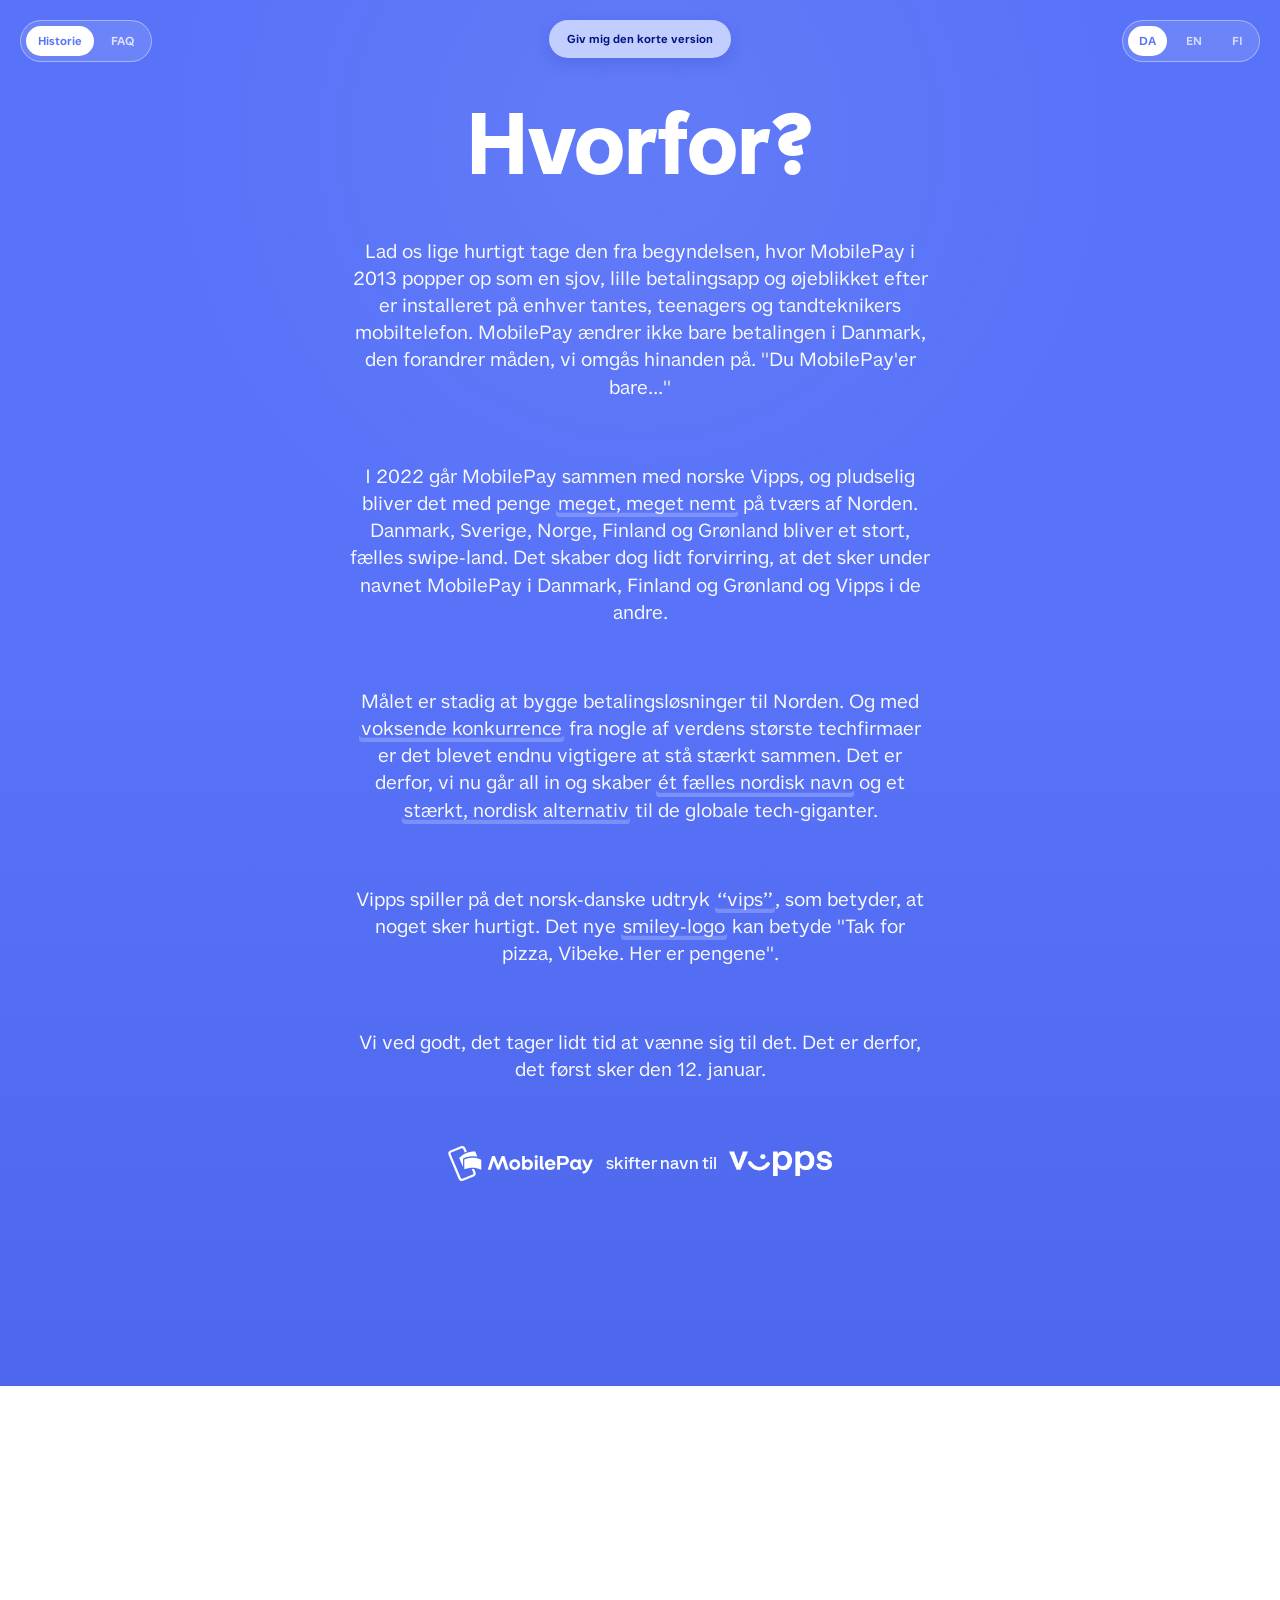
==== index.html @ 87baa0da "Recoloured using tints" ====
<!DOCTYPE html>
<html lang="en">
<head>
  <meta charset="UTF-8">
  <meta http-equiv="Content-Security-Policy" content="default-src 'self'; script-src 'self'; style-src 'self'; img-src 'self'; font-src 'self'; media-src 'self'; connect-src 'none'; object-src 'none'; base-uri 'none'; form-action 'none'; frame-src 'none'; worker-src 'none'; manifest-src 'none'">
  <meta name="referrer" content="no-referrer">
  <meta
    name="viewport"
    content="width=device-width, initial-scale=1.0">
  <title>MobilePay skifter navn til Vipps</title>
  <link rel="icon" href="assets/images/favicon.svg" type="image/svg+xml">
  <link rel="stylesheet" href="styles/styles.css">
</head>


<body>

  <main class="page" data-surface="dark">

    <nav class="site-nav" aria-label="Primary navigation">
      <a href="./" class="is-active" data-nav-story data-da="Historie" data-en="Story" data-fi="Tarina">Historie</a>
      <a href="faq/" data-nav-faq>FAQ</a>
    </nav>

    <div class="language-toggle" aria-label="Vælg sprog">
      <button type="button" class="language-button is-active" data-language="da" aria-pressed="true">DA</button>
      <button type="button" class="language-button" data-language="en" aria-pressed="false">EN</button>
      <button type="button" class="language-button" data-language="fi" aria-pressed="false">FI</button>
    </div>

    <button
      type="button"
      class="tldr-toggle"
      aria-pressed="false"
      aria-label="Giv mig den korte version"
    >
      Giv mig den korte version
    </button>


    <div class="content">


      <section class="tldr-view" hidden aria-live="polite">
        <h1
          class="tldr-title"
          data-da="MobilePay skifter navn til Vipps"
          data-en="MobilePay is changing its name to Vipps"
          data-fi="MobilePay vaihtaa nimekseen Vipps"
        >
          MobilePay skifter navn til Vipps
        </h1>

        <p
          class="tldr-copy"
          data-da="Nyt logo, samme app, stadig nordisk."
          data-en="New logo, same app, still Nordic."
          data-fi="Uusi logo, sama sovellus, yhä pohjoismainen."
        >
          Nyt logo, samme app, stadig nordisk.
        </p>
      </section>


      <h1
        class="hero-title"
        data-da="Hvorfor?"
        data-en="Why?"
        data-fi="Miksi?"
      >
        Hvorfor?
      </h1>


      <!-- =====================================
           DANISH
           ===================================== -->

      <div
        class="story language-version"
        data-language-version="da"
      >

        <p>
          Lad os lige hurtigt tage den fra begyndelsen, hvor MobilePay i
          2013 popper op som en sjov, lille betalingsapp og øjeblikket
          efter er installeret på enhver tantes, teenagers og tandteknikers
          mobiltelefon. MobilePay ændrer ikke bare betalingen i
          Danmark, den forandrer måden, vi omgås hinanden på. "Du
          MobilePay'er bare..."
        </p>


        <p>
          I 2022 går MobilePay sammen med norske Vipps, og pludselig
          bliver det med penge

          <button
            class="term"
            type="button"
            data-title="Meget, meget nemt"
            data-explanation="MobilePay og Vipps går sammen om at gøre betalinger på tværs af Norden meget, meget nemme."
          >
            meget, meget nemt
          </button>

          på tværs af Norden. Danmark, Sverige, Norge, Finland og
          Grønland bliver et stort, fælles swipe-land. Det skaber dog lidt
          forvirring, at det sker under navnet MobilePay i Danmark, Finland
          og Grønland og Vipps i de andre.
        </p>


        <p>
          Målet er stadig at bygge betalingsløsninger til Norden. Og med

          <button
            class="term"
            type="button"
            data-title="Voksende konkurrence"
            data-explanation="Konkurrencen fra nogle af verdens største techfirmaer vokser, og derfor er det blevet endnu vigtigere at stå stærkt sammen i Norden."
          >
            voksende konkurrence
          </button>

          fra nogle af verdens største techfirmaer er det blevet endnu
          vigtigere at stå stærkt sammen. Det er derfor, vi nu går all in og
          skaber

          <button
            class="term"
            type="button"
            data-title="Ét fælles nordisk navn"
            data-explanation="Ét fælles navn gør det lettere at stå samlet på tværs af de nordiske markeder og bygge en stærk fælles position."
          >
            ét fælles nordisk navn
          </button>

          og et

          <button
            class="term"
            type="button"
            data-title="Et stærkt nordisk alternativ"
            data-explanation="Ambitionen er at være et stærkt nordisk alternativ til de globale tech-giganter på betalingsmarkedet."
          >
            stærkt, nordisk alternativ
          </button>

          til de globale tech-giganter.
        </p>


        <p>
          Vipps spiller på det norsk-danske udtryk

          <button
            class="term"
            type="button"
            data-title="Vips"
            data-explanation="Vips er et norsk-dansk udtryk, som betyder, at noget sker hurtigt."
          >
            “vips”
          </button>,

          som betyder, at noget sker hurtigt. Det nye

          <button
            class="term"
            type="button"
            data-title="Det nye smiley-logo"
            data-explanation="Smileyen giver det nye Vipps-logo et enkelt og venligt udtryk, der kan bruges på tværs af Norden."
          >
            smiley-logo
          </button>

          kan betyde "Tak for pizza, Vibeke. Her er pengene".
        </p>


        <p>
          Vi ved godt, det tager lidt tid at vænne sig til det. Det er derfor,
          det først sker den 12. januar.
        </p>

        <div class="brand-change">

        <img
          src="assets/images/MP_Logo_Vertical-digital_White_RGB.svg"
          alt="MobilePay"
          class="mobilepay-logo"
        >

        <span
          class="brand-change-text"
          data-da="skifter navn til"
          data-en="is changing its name to"
          data-fi="vaihtaa nimekseen"
        >
          skifter navn til
        </span>

        <img
          src="assets/images/vipps.png"
          alt="Vipps"
          class="vipps-logo"
        >

      </div>

      </div>


      <!-- =====================================
           ENGLISH
           ===================================== -->

      <div
        class="story language-version"
        data-language-version="en"
        hidden
      >

        <p>
          Let's rewind for a second to where it all began, when MobilePay
          pops up in 2013 as a fun, little payment app and moments later
          is installed on every babysitter's, banker's, and barista's phone.
          MobilePay doesn't just change payments in Denmark, it
          changes the way we relate to each other. "You can just
          MobilePay me..."
        </p>


        <p>
          In 2022, MobilePay joins forces with Norwegian Vipps, and
          suddenly, money becomes

          <button
            class="term"
            type="button"
            data-title="Very, very easy"
            data-explanation="MobilePay and Vipps join forces to make payments across the Nordics very, very easy."
          >
            very, very easy
          </button>

          across the Nordics.
          Finland, Sweden, Norway, Denmark and Greenland become
          one big, shared swipe-land. It does however create some
          confusion that it happens under the name MobilePay in Finland,
          Greenland and Denmark, and Vipps in the others.
        </p>


        <p>
          The goal is still to build payment solutions for the Nordics. And
          with

          <button
            class="term"
            type="button"
            data-title="Growing competition"
            data-explanation="Competition from some of the world's biggest tech companies is growing, making it increasingly important to stand strong together across the Nordics."
          >
            growing competition
          </button>

          from some of the World's biggest tech
          companies, it’s increasingly important to stand strong together.
          That's why we're now going all in and creating

          <button
            class="term"
            type="button"
            data-title="One shared Nordic name"
            data-explanation="One shared name makes it easier to stand together across Nordic markets and build one strong common position."
          >
            one shared Nordic name
          </button>

          and a

          <button
            class="term"
            type="button"
            data-title="A strong Nordic alternative"
            data-explanation="The ambition is to be a strong Nordic alternative to the global tech giants in the payments market."
          >
            strong, Nordic alternative
          </button>

          to the global tech-giants.
        </p>


        <p>
          Vipps is a nod to

          <button
            class="term"
            type="button"
            data-title="Vips"
            data-explanation="Vips is a Norwegian-Danish word that means something happens quickly."
          >
            'vips'
          </button>,

          the Norwegian-Danish word that means
          quick. The new

          <button
            class="term"
            type="button"
            data-title="The new smiley logo"
            data-explanation="The smiley gives the new Vipps logo a simple, friendly expression that can work across the Nordics."
          >
            smiley logo
          </button>

          can mean "Thanks for the pizza,
          Vibeke. Here's your money."
        </p>


        <p>
          We know it will take a little time to get used to. That's why it's not
          happening until January 12th.
        </p>

      </div>


      <!-- =====================================
           FINNISH
           ===================================== -->

      <div
        class="story language-version"
        data-language-version="fi"
        hidden
      >

        <p>
          Kelataan hetkeksi takaisin alkuun. Vuonna 2013 MobilePay
          ilmestyy hauskana, pienenä maksusovelluksena, ja hetkeä
          myöhemmin se löytyy jo jokaisen lastenhoitajan, pankkiirin ja
          baristan puhelimesta. MobilePay ei muuta vain maksamista
          Tanskassa, vaan myös tapaamme toimia toistemme kanssa.
          "Voit vain MobilePayata minulle..."
        </p>


        <p>
          Vuonna 2022 MobilePay yhdistää voimansa norjalaisen Vippsin
          kanssa, ja yhtäkkiä rahasta tulee

          <button
            class="term"
            type="button"
            data-title="Todella, todella helppoa"
            data-explanation="MobilePay ja Vipps yhdistävät voimansa tehdäkseen maksamisesta Pohjoismaissa todella, todella helppoa."
          >
            todella, todella helppoa
          </button>

          kaikkialla Pohjoismaissa.
          Suomi, Ruotsi, Norja, Tanska ja Grönlanti muodostavat yhden
          suuren, yhteisen pyyhkäisymaan. Se aiheuttaa kuitenkin hieman
          hämmennystä, kun Suomessa, Grönlannissa ja Tanskassa nimi on
          MobilePay ja muissa maissa Vipps.
        </p>


        <p>
          Tavoitteena on edelleen rakentaa maksuratkaisuja Pohjoismaihin.
          Ja kun

          <button
            class="term"
            type="button"
            data-title="Kasvava kilpailu"
            data-explanation="Kilpailu maailman suurimpien teknologiayhtiöiden kanssa kasvaa, joten Pohjoismaiden on entistä tärkeämpää seistä vahvasti yhdessä."
          >
            kilpailu kasvaa
          </button>

          maailman suurimpien teknologiayhtiöiden taholta, on entistä
          tärkeämpää seistä vahvasti yhdessä. Siksi menemme nyt täysillä
          eteenpäin ja luomme

          <button
            class="term"
            type="button"
            data-title="Yksi yhteinen pohjoismainen nimi"
            data-explanation="Yksi yhteinen nimi helpottaa toimimista yhtenäisesti Pohjoismaissa ja vahvan yhteisen aseman rakentamista."
          >
            yhden yhteisen pohjoismaisen nimen
          </button>

          sekä

          <button
            class="term"
            type="button"
            data-title="Vahva pohjoismainen vaihtoehto"
            data-explanation="Tavoitteena on olla vahva pohjoismainen vaihtoehto globaaleille teknologiajäteille maksumarkkinoilla."
          >
            vahvan pohjoismaisen vaihtoehdon
          </button>

          globaaleille teknologiajäteille.
        </p>


        <p>
          Vipps viittaa sanaan

          <button
            class="term"
            type="button"
            data-title="Vips"
            data-explanation="Vips on norjan- ja tanskankielinen sana, joka tarkoittaa, että jokin tapahtuu nopeasti."
          >
            “vips”
          </button>,

          joka tarkoittaa norjaksi ja tanskaksi, että jokin tapahtuu
          nopeasti. Uusi

          <button
            class="term"
            type="button"
            data-title="Uusi hymiölogo"
            data-explanation="Hymiö antaa uudelle Vipps-logolle yksinkertaisen ja ystävällisen ilmeen, joka toimii kaikkialla Pohjoismaissa."
          >
            hymiölogo
          </button>

          voi tarkoittaa: "Kiitos pizzasta, Vibeke. Tässä rahat."
        </p>


        <p>
          Tiedämme, että uuteen nimeen tottuminen vie hieman aikaa.
          Siksi muutos tapahtuu vasta 12. tammikuuta.
        </p>

      </div>


    <aside
      class="tooltip-card"
      id="tooltip"
      aria-hidden="true"
    >

      <button
        class="tooltip-close"
        type="button"
        aria-label="Close explanation"
      >
        ×
      </button>

      <h2></h2>

      <p></p>

    </aside>


  </main>


  <section class="video-section" data-surface="light">
    <div class="video-wrap">
      <video
        src="assets/video/Vipps_MobilePay_animation.mp4"
        autoplay
        loop
        muted
        playsinline
        preload="auto"
      ></video>
    </div>
  </section>


  <script src="js/app.js"></script>

</body>
</html>
---- styles/styles.css ----
@font-face {
      font-family: "Very Very Sans Display";
      src: url("../assets/fonts/VeryVerySansDisplay-Medium.woff2") format("woff2");
      font-weight: 500;
      font-style: normal;
      font-display: swap;
    }

    @font-face {
      font-family: "Very Very Sans Display";
      src: url("../assets/fonts/VeryVerySansDisplay-Bold.woff2") format("woff2");
      font-weight: 600;
      font-style: normal;
      font-display: swap;
    }

    @font-face {
      font-family: "Very Very Sans Text";
      src: url("../assets/fonts/VeryVerySans.woff2") format("woff2");
      font-weight: 400 600;
      font-style: normal;
      font-display: swap;
    }

    @font-face {
      font-family: "Very Very Sans Text";
      src: url("../assets/fonts/VeryVerySansText-Bold.woff2") format("woff2");
      font-weight: 600;
      font-style: normal;
      font-display: swap;
    }

    /* =========================================================
       VARIABLES
       ========================================================= */

:root {
  --mobilepay-blue: #5873f8;
  --mobilepay-blue-dark: #4d67ec;

  --mobilepay-yellow: #C2CEFF;

  --white: #ffffff;
  --black: #001580;

  --content-width: 580px;
}


    /* =========================================================
       RESET
       ========================================================= */

    * {
      box-sizing: border-box;
    }

    html {
      margin: 0;
      padding: 0;
      scroll-behavior: smooth;
    }

    body {
      margin: 0;
      padding: 0;

      min-height: 100vh;

      background: var(--mobilepay-blue);

      color: var(--white);

      font-family:
        "Very Very Sans Text",
        system-ui,
        -apple-system,
        BlinkMacSystemFont,
        "Segoe UI",
        sans-serif;
    }

    button {
      font: inherit;
    }


    /* =========================================================
       FULL PAGE
       ========================================================= */

    .page {
      position: relative;

      width: 100%;
      min-height: 100vh;

      overflow: hidden;

      background:
        radial-gradient(
          circle at 50% 10%,
          rgba(255,255,255,.06),
          transparent 34%
        ),
        linear-gradient(
          to bottom,
          var(--mobilepay-blue) 0%,
          var(--mobilepay-blue) 48%,
          var(--mobilepay-blue-dark) 100%
        );
    }


    /* =========================================================
       MAIN CONTENT
       ========================================================= */

    .content {
      position: relative;
      z-index: 2;

      width: min(
        calc(100% - 48px),
        760px
      );

      margin: 0 auto;

      padding:
        clamp(60px, 8vw, 110px)
        0
        clamp(90px, 10vw, 150px);
    }


    /* =========================================================
       BRAND HEADER
       ========================================================= */

    .brand-change {
      display: flex;

      align-items: center;
      justify-content: center;

      gap: clamp(10px, 1vw, 20px);

      margin-bottom:
        clamp(45px, 6vw, 80px);
    }


    /* =========================================================
       LOGOS
       ========================================================= */

    .mobilepay-logo,
    .vipps-logo {
      display: block;

      width: auto;

      object-fit: contain;

      flex-shrink: 0;
    }


    /*
     * The two logo files have different proportions
     * and internal whitespace.
     *
     * Matching them by height instead of width makes
     * them appear visually much closer in size.
     */

    .mobilepay-logo {
      height: clamp(22px, 2.8vw, 38px);
    }

    .vipps-logo {
      height: clamp(18px, 2vw, 30px); 
    }


    /* Small text between logos */

    .brand-change-text {
      flex-shrink: 0;

      font-family:
        "Very Very Sans Display",
        sans-serif;

      font-size: clamp(
        12px,
        1.45vw,
        18px
      );

      font-weight: 500;

      line-height: 1;

      color: rgba(255,255,255,.96);

      white-space: nowrap;
    }


    /* =========================================================
       MAIN TITLE
       ========================================================= */

    .hero-title {
      font-family:
        "Very Very Sans Display",
        sans-serif;

      margin:
        0
        0
        clamp(35px, 4vw, 55px);

      text-align: center;

      font-size: clamp(
        50px,
        7vw,
        92px
      );

      line-height: .94;

      letter-spacing: -3%;

      font-weight: 600;
    }


    /* =========================================================
       STORY
       ========================================================= */

    .story {
      width: min(
        100%,
        var(--content-width)
      );

      margin: 0 auto;

      font-family:
        "Very Very Sans Text",
        sans-serif;

      font-size: clamp(
        17px,
        1.55vw,
        22px
      );

      line-height: 1.37;

      text-align: center;

      color: rgba(255,255,255,.97);
    }


    .story p {
      margin:
        0
        0
        clamp(38px, 5vw, 62px);
    }


    .story p:last-child {
      margin-bottom: 0;
    }


    /* =========================================================
       INTERACTIVE WORDS
       ========================================================= */

    .term {
      appearance: none;

      display: inline;

      margin: 0;
      padding: 0 .08em;

      border: 0;
      border-radius: .18em;

      background: transparent;

      color: inherit;

      font-family: inherit;
      font-size: inherit;
      line-height: inherit;

      cursor: help;

      box-shadow:
        inset 0 -.22em 0 rgba(194,206,255,.34);

      -webkit-box-decoration-break: clone;
      box-decoration-break: clone;

      transition:
        box-shadow .24s cubic-bezier(.22, 1, .36, 1),
        color .18s ease;
    }


    .term:hover {
      color: #001580;
      box-shadow:
        inset 0 -1.35em 0 #C2CEFF;
    }


    .term:focus-visible {
      color: #001580;
      box-shadow:
        inset 0 -1.35em 0 #C2CEFF;
      outline: 2px solid rgba(194,206,255,.9);
      outline-offset: 2px;
    }


    /* =========================================================
       TOOLTIP
       ========================================================= */

    .tooltip-card {
      position: fixed;

      z-index: 50;

      width: min(
        320px,
        calc(100vw - 32px)
      );

      padding:
        38px
        32px
        32px;

      background:
        var(--mobilepay-yellow);

      color:
        var(--black);

      box-shadow:
        0 22px 45px
        rgba(0,0,0,.30);

      opacity: 0;

      visibility: hidden;

      pointer-events: none;

      transform:
        translateY(10px)
        scale(.97);

      transition:
        opacity .16s ease,
        transform .16s ease,
        visibility .16s ease;
    }


    .tooltip-card.is-open {
      opacity: 1;

      visibility: visible;

      pointer-events: auto;

      transform:
        translateY(0)
        scale(1);
    }


    /* Tooltip title */

    .tooltip-card h2 {
      margin:
        0
        0
        13px;

      font-family:
        "Very Very Sans Display",
        sans-serif;

      font-size: 24px;

      line-height: 1.05;

      letter-spacing: -.035em;

      font-weight: 600;
    }


    /* Tooltip text */

    .tooltip-card p {
      margin: 0;

      font-family:
        "Very Very Sans Text",
        sans-serif;

      font-size: 15px;

      line-height: 1.28;

      text-align: left;
    }


    /* Close button */

    .tooltip-close {
      position: absolute;

      top: 9px;
      right: 12px;

      padding: 0;

      border: 0;

      background: none;

      color: var(--black);

      font-size: 27px;

      line-height: 1;

      cursor: pointer;
    }



    /* =========================================================
   TLDR TOGGLE + VIEW
   ========================================================= */

.tldr-toggle {
  position: fixed;
  top: 20px;
  left: 50%;
  z-index: 100;

  transform: translateX(-50%);

  padding: 11px 18px;

  border: 0;
  border-radius: 999px;

  /* Inactive state: Blue 200 + Blue 800 */
  background: #C2CEFF;
  color: #001580;

  font-family: "Very Very Sans Text", sans-serif;
  font-size: 12px;
  font-weight: 700;

  cursor: pointer;

  box-shadow: 0 5px 18px rgba(0,21,128,.14);

  transition:
    background .2s ease,
    color .2s ease,
    box-shadow .2s ease;
}


/* ---------------------------------------------------------
   INACTIVE → HOVER

   Preview active state:
   Blue 800 + Blue 100
   --------------------------------------------------------- */

.tldr-toggle:hover {
  background: #001580;
  color: #E5EAFF;

  box-shadow:
    0 5px 18px rgba(0,21,128,.20);
}


/* ---------------------------------------------------------
   ACTIVE

   Blue 800 + Blue 100
   --------------------------------------------------------- */

.tldr-toggle.is-active {
  background: #001580;
  color: #E5EAFF;

  box-shadow:
    0 5px 18px rgba(0,21,128,.20);
}


/* ---------------------------------------------------------
   ACTIVE → HOVER

   Preview inactive state:
   Blue 200 + Blue 800
   --------------------------------------------------------- */

.tldr-toggle.is-active:hover {
  background: #C2CEFF;
  color: #001580;

  box-shadow:
    0 5px 18px rgba(0,21,128,.14);
}


/* No movement when clicking */

.tldr-toggle:active {
  transform: translateX(-50%);
}


/* ---------------------------------------------------------
   LIGHT SURFACES

   TLDR deliberately keeps its own solid colour system
   instead of adopting the glass navigation treatment.
   --------------------------------------------------------- */

.tldr-toggle.on-light {
  background: #C2CEFF;
  color: #001580;

  box-shadow:
    0 5px 18px rgba(0,21,128,.14);
}


/* Inactive + hover on light */

.tldr-toggle.on-light:hover {
  background: #001580;
  color: #E5EAFF;

  box-shadow:
    0 5px 18px rgba(0,21,128,.20);
}


/* Active on light */

.tldr-toggle.on-light.is-active {
  background: #001580;
  color: #E5EAFF;

  box-shadow:
    0 5px 18px rgba(0,21,128,.20);
}


/* Active + hover on light */

.tldr-toggle.on-light.is-active:hover {
  background: #C2CEFF;
  color: #001580;

  box-shadow:
    0 5px 18px rgba(0,21,128,.14);
}


/* =========================================================
   TLDR CONTENT
   ========================================================= */

.tldr-view {
  width: min(100%, var(--content-width));
  min-height: clamp(420px, 60vh, 640px);
  margin: 0 auto;

  display: flex;
  flex-direction: column;
  align-items: center;
  justify-content: center;

  text-align: center;
}


.tldr-view[hidden] {
  display: none;
}


.tldr-title {
  margin: 0 0 clamp(26px, 3vw, 42px);

  font-family: "Very Very Sans Display", sans-serif;
  font-size: clamp(50px, 7vw, 92px);
  font-weight: 600;
  line-height: .94;
  letter-spacing: -3%;
}


.tldr-copy {
  margin: 0;

  font-family: "Very Very Sans Text", sans-serif;
  font-size: clamp(20px, 2vw, 28px);
  font-weight: 400;
  line-height: 1.3;
}


    /* =========================================================
       LANGUAGE TOGGLE
       ========================================================= */

    .language-toggle {
      position: fixed;
      top: 20px;
      right: 20px;
      z-index: 100;
      display: flex;
      align-items: center;
      gap: 8px;
      padding: 5px;
      border: 1px solid rgba(255,255,255,.4);
      border-radius: 999px;
      background: rgba(255,255,255,.12);
      backdrop-filter: blur(8px);
      -webkit-backdrop-filter: blur(8px);
    }

    .language-toggle button {
      font-family:
        "Very Very Sans Text",
        sans-serif;

      border: 0;
      border-radius: 999px;
      padding: 7px 11px;
      background: transparent;
      color: rgba(255,255,255,.72);
      font-size: 12px;
      font-weight: 600;
      cursor: pointer;
      transition: background .16s ease, color .16s ease;
    }

    .language-toggle button.is-active {
      background: var(--white);
      color: var(--mobilepay-blue);
    }

    .language-version[hidden] {
      display: none;
    }


    /* =========================================================
       TABLET
       ========================================================= */

    @media (max-width: 900px) {

      :root {
        --content-width: 560px;
      }


      .content {
        width: min(
          calc(100% - 40px),
          600px
        );

        padding-top: 55px;
      }


      .brand-change {
        margin-bottom: 50px;
      }


      .hero-title {
        margin-bottom: 40px;
      }


      .story {
        font-size:
          clamp(
            16px,
            2.3vw,
            20px
          );

        line-height: 1.4;
      }

    }


    /* =========================================================
       MOBILE
       ========================================================= */

    @media (max-width: 600px) {

      .tldr-toggle {
        top: 12px;
        padding: 10px 12px;
        font-size: 11px;
      }

      .tldr-view {
        min-height: 58vh;
      }

      .tldr-title {
        font-size: clamp(42px, 12vw, 58px);
      }

      .tldr-copy {
        font-size: clamp(18px, 5vw, 22px);
      }

      .language-toggle {
        top: 12px;
        right: 12px;
      }

      .language-toggle button {
        padding: 6px 9px;
        font-size: 11px;
      }

      .content {
        width:
          calc(100% - 32px);

        padding:
          92px
          0
          80px;
      }


      .brand-change {
        gap: 10px;

        margin-bottom: 42px;
      }


      /*
       * Matching by visual height gives both logos a more balanced appearance on mobile.
       */

      .mobilepay-logo {
        width: auto;
        height: 28px;
      }


      .vipps-logo {
        width: auto;
        height: 27px;
      }


      .brand-change-text {
        font-size: 10px;
      }


      .hero-title {
        margin-bottom: 34px;

        font-size:
          clamp(
            46px,
            14vw,
            66px
          );

        line-height: .94;
      }


      .story {
        width: 91%;

        font-size:
          clamp(
            15px,
            4.2vw,
            18px
          );

        line-height: 1.38;
      }


      .story p {
        margin-bottom: 38px;
      }


      /*
       * Tooltip becomes centered on mobile.
       */

      .tooltip-card {
        left: 50% !important;
        top: 50% !important;

        width:
          min(
            330px,
            calc(100vw - 28px)
          );

        transform:
          translate(
            -50%,
            calc(-50% + 10px)
          )
          scale(.97);
      }


      .tooltip-card.is-open {
        transform:
          translate(-50%, -50%)
          scale(1);
      }

    }


    /* =========================================================
       VERY SMALL PHONES
       ========================================================= */

    @media (max-width: 380px) {

      .brand-change {
        gap: 7px;
      }


      .mobilepay-logo {
        width: auto;
        height: 24px;
      }


      .vipps-logo {
        width: auto;
        height: 23px;
      }


      .brand-change-text {
        font-size: 8px;
      }


      .story {
        width: 94%;

        font-size: 15px;
      }

    }



    /* =========================================================
   VIDEO SECTION
   ========================================================= */

.video-section {
  width: 100%;
  background: #ffffff;
  padding:
    clamp(48px, 7vw, 96px)
    clamp(16px, 4vw, 48px);
}

.video-wrap {
  width: min(50%, 600px);
  margin: 0 auto;
}

.video-wrap video {
  display: block;
  width: 100%;
  height: auto;
  border: 0;
  border-radius: clamp(12px, 1.5vw, 22px);
  object-fit: cover;
  background: #ffffff;
}


    /* =========================================================
       REDUCED MOTION
       ========================================================= */

    @media (prefers-reduced-motion: reduce) {

      *,
      *::before,
      *::after {
        scroll-behavior: auto !important;

        transition: none !important;
      }

    }


/* =========================================================
   SHARED NAVIGATION
   ========================================================= */
.site-nav {
  position: fixed;
  top: 20px;
  left: 20px;
  z-index: 100;
  display: flex;
  align-items: center;
  gap: 5px;
  padding: 5px;
  border: 1px solid rgba(255,255,255,.4);
  border-radius: 999px;
  background: rgba(255,255,255,.12);
  backdrop-filter: blur(8px);
  -webkit-backdrop-filter: blur(8px);
  transition: background .18s ease, border-color .18s ease;
}

.site-nav a {
  display: block;
  padding: 7px 12px;
  border-radius: 999px;
  color: rgba(255,255,255,.78);
  font-family: "Very Very Sans Text", sans-serif;
  font-size: 12px;
  font-weight: 600;
  text-decoration: none;
  transition: background .16s ease, color .16s ease;
}

.site-nav a:hover { color: #fff; }
.site-nav a.is-active { background: #fff; color: var(--mobilepay-blue); }

.language-toggle,
.site-nav { transition: background .18s ease, border-color .18s ease; }
.language-toggle.on-light,
.site-nav.on-light {
  border-color: rgba(88,115,248,.28);
  background: rgba(255,255,255,.86);
  box-shadow: 0 5px 22px rgba(20,30,70,.08);
}
.language-toggle.on-light button { color: rgba(88,115,248,.62); }
.language-toggle.on-light button.is-active { background: var(--mobilepay-blue); color: #fff; }
.site-nav.on-light a { color: rgba(88,115,248,.66); }
.site-nav.on-light a:hover { color: var(--mobilepay-blue); }
.site-nav.on-light a.is-active { background: var(--mobilepay-blue); color: #fff; }

/* =========================================================
   FAQ PAGE
   ========================================================= */
.faq-page {
  min-height: 100vh;
  background: #fff;
  color: #171717;
}

.faq-shell {
  width: min(calc(100% - 48px), 900px);
  margin: 0 auto;
  padding: clamp(120px, 12vw, 180px) 0 clamp(90px, 10vw, 150px);
}

.faq-kicker {
  margin: 0 0 18px;
  color: var(--mobilepay-blue);
  font-family: "Very Very Sans Display", sans-serif;
  font-size: 14px;
  font-weight: 600;
  text-align: center;
  letter-spacing: .08em;
}

.faq-title {
  margin: 0 auto 24px;
  max-width: 760px;
  color: var(--mobilepay-blue);
  font-family: "Very Very Sans Display", sans-serif;
  font-size: clamp(52px, 8vw, 100px);
  font-weight: 600;
  line-height: .92;
  letter-spacing: -3%;
  text-align: center;
}

.faq-intro {
  max-width: 620px;
  margin: 0 auto clamp(56px, 8vw, 90px);
  color: #5d5d5d;
  font-size: clamp(17px, 1.8vw, 21px);
  line-height: 1.4;
  text-align: center;
}

.faq-section-title {
  margin: 54px 0 16px;
  color: var(--mobilepay-blue);
  font-family: "Very Very Sans Display", sans-serif;
  font-size: 18px;
  font-weight: 600;
}

.faq-list { border-top: 1px solid #dedede; }

.faq-item {
  border-bottom: 1px solid #dedede;
  transition: background .18s ease;
}

.faq-item[open] { background: #f8f9ff; }

.faq-question {
  list-style: none;
  display: grid;
  grid-template-columns: 42px 1fr 32px;
  gap: 14px;
  align-items: center;
  padding: 24px 12px;
  cursor: pointer;
  color: #1a1a1a;
  font-family: "Very Very Sans Display", sans-serif;
  font-size: clamp(18px, 2.1vw, 24px);
  font-weight: 500;
  line-height: 1.16;
}
.faq-question::-webkit-details-marker { display: none; }

.faq-number {
  display: grid;
  place-items: center;
  width: 34px;
  height: 34px;
  border-radius: 50%;
  background: #C2CEFF;
  color: #001580;
  font-family: "Very Very Sans Text", sans-serif;
  font-size: 12px;
  font-weight: 600;
}

.faq-list--support .faq-number {
  background: #001580;
  color: #E5EAFF;
}

.faq-plus {
  position: relative;
  width: 22px;
  height: 22px;
  justify-self: end;
}
.faq-plus::before,
.faq-plus::after {
  content: "";
  position: absolute;
  left: 50%;
  top: 50%;
  width: 18px;
  height: 2px;
  border-radius: 2px;
  background: var(--mobilepay-blue);
  transform: translate(-50%,-50%);
  transition: transform .2s ease;
}
.faq-plus::after { transform: translate(-50%,-50%) rotate(90deg); }
.faq-item[open] .faq-plus::after { transform: translate(-50%,-50%) rotate(0deg); }

.faq-answer {
  padding: 0 58px 28px 68px;
  color: #4c4c4c;
  font-family: "Very Very Sans Text", sans-serif;
  font-size: clamp(16px, 1.5vw, 19px);
  line-height: 1.52;
}
.faq-answer p { margin: 0 0 14px; }
.faq-answer p:last-child { margin-bottom: 0; }

.faq-footer {
  margin-top: 70px;
  text-align: center;
}
.faq-back {
  display: inline-flex;
  align-items: center;
  gap: 8px;
  padding: 12px 18px;
  border-radius: 999px;
  background: var(--mobilepay-blue);
  color: #fff;
  font-weight: 600;
  text-decoration: none;
}

@media (max-width: 600px) {
  .site-nav { top: 12px; left: 12px; }
  .site-nav a { padding: 6px 9px; font-size: 11px; }
  .faq-shell { width: calc(100% - 28px); padding-top: 112px; }
  .faq-title { font-size: clamp(48px, 17vw, 72px); }
  .faq-question {
    grid-template-columns: 34px 1fr 24px;
    gap: 10px;
    padding: 20px 6px;
  }
  .faq-number { width: 30px; height: 30px; font-size: 11px; }
  .faq-answer { padding: 0 40px 24px 50px; }
}

@media (max-width: 430px) {
  .site-nav a { padding: 6px 7px; }
  .language-toggle { gap: 3px; padding: 4px; }
  .language-toggle button { padding: 6px 7px; }
}

/* =========================================================
   CROSS-PAGE VIEW TRANSITIONS
   ========================================================= */

/*
 * Native browser transition for index.html <-> faq.html.
 * The floating controls are intentionally NOT given their own
 * view-transition-name, so Chrome keeps their normal fixed layout.
 */
@view-transition {
  navigation: auto;
}

::view-transition-old(root) {
  animation: page-out 300ms cubic-bezier(.4, 0, .2, 1) both;
}

::view-transition-new(root) {
  animation: page-in 380ms cubic-bezier(.22, 1, .36, 1) both;
}

::view-transition-old(root),
::view-transition-new(root) {
  mix-blend-mode: normal;
}

@keyframes page-out {
  from {
    opacity: 1;
    transform: translateY(0);
  }

  to {
    opacity: 0;
    transform: translateY(-8px);
  }
}

@keyframes page-in {
  from {
    opacity: 0;
    transform: translateY(10px);
  }

  to {
    opacity: 1;
    transform: translateY(0);
  }
}

/* =========================================================
   LANGUAGE CHANGE TRANSITION
   ========================================================= */

/*
 * app.js adds this class only while a language switch is running.
 * That means this named transition never interferes with normal
 * Story <-> FAQ navigation.
 */
.language-transition-target {
  view-transition-name: language-content;
}

::view-transition-old(language-content) {
  animation: language-out 180ms cubic-bezier(.4, 0, .2, 1) both;
}

::view-transition-new(language-content) {
  animation: language-in 320ms cubic-bezier(.22, 1, .36, 1) both;
}

::view-transition-old(language-content),
::view-transition-new(language-content) {
  mix-blend-mode: normal;
}

@keyframes language-out {
  from {
    opacity: 1;
    transform: translateY(0);
    filter: blur(0);
  }

  to {
    opacity: 0;
    transform: translateY(-6px);
    filter: blur(1.5px);
  }
}

@keyframes language-in {
  from {
    opacity: 0;
    transform: translateY(8px);
    filter: blur(1.5px);
  }

  to {
    opacity: 1;
    transform: translateY(0);
    filter: blur(0);
  }
}

/* Keep the floating controls above transition snapshots. */
.site-nav,
.language-toggle,
.tldr-toggle {
  isolation: isolate;
}

/* Respect the user's reduced-motion preference. */
@media (prefers-reduced-motion: reduce) {
  ::view-transition-old(root),
  ::view-transition-new(root),
  ::view-transition-old(language-content),
  ::view-transition-new(language-content) {
    animation: none !important;
  }
}
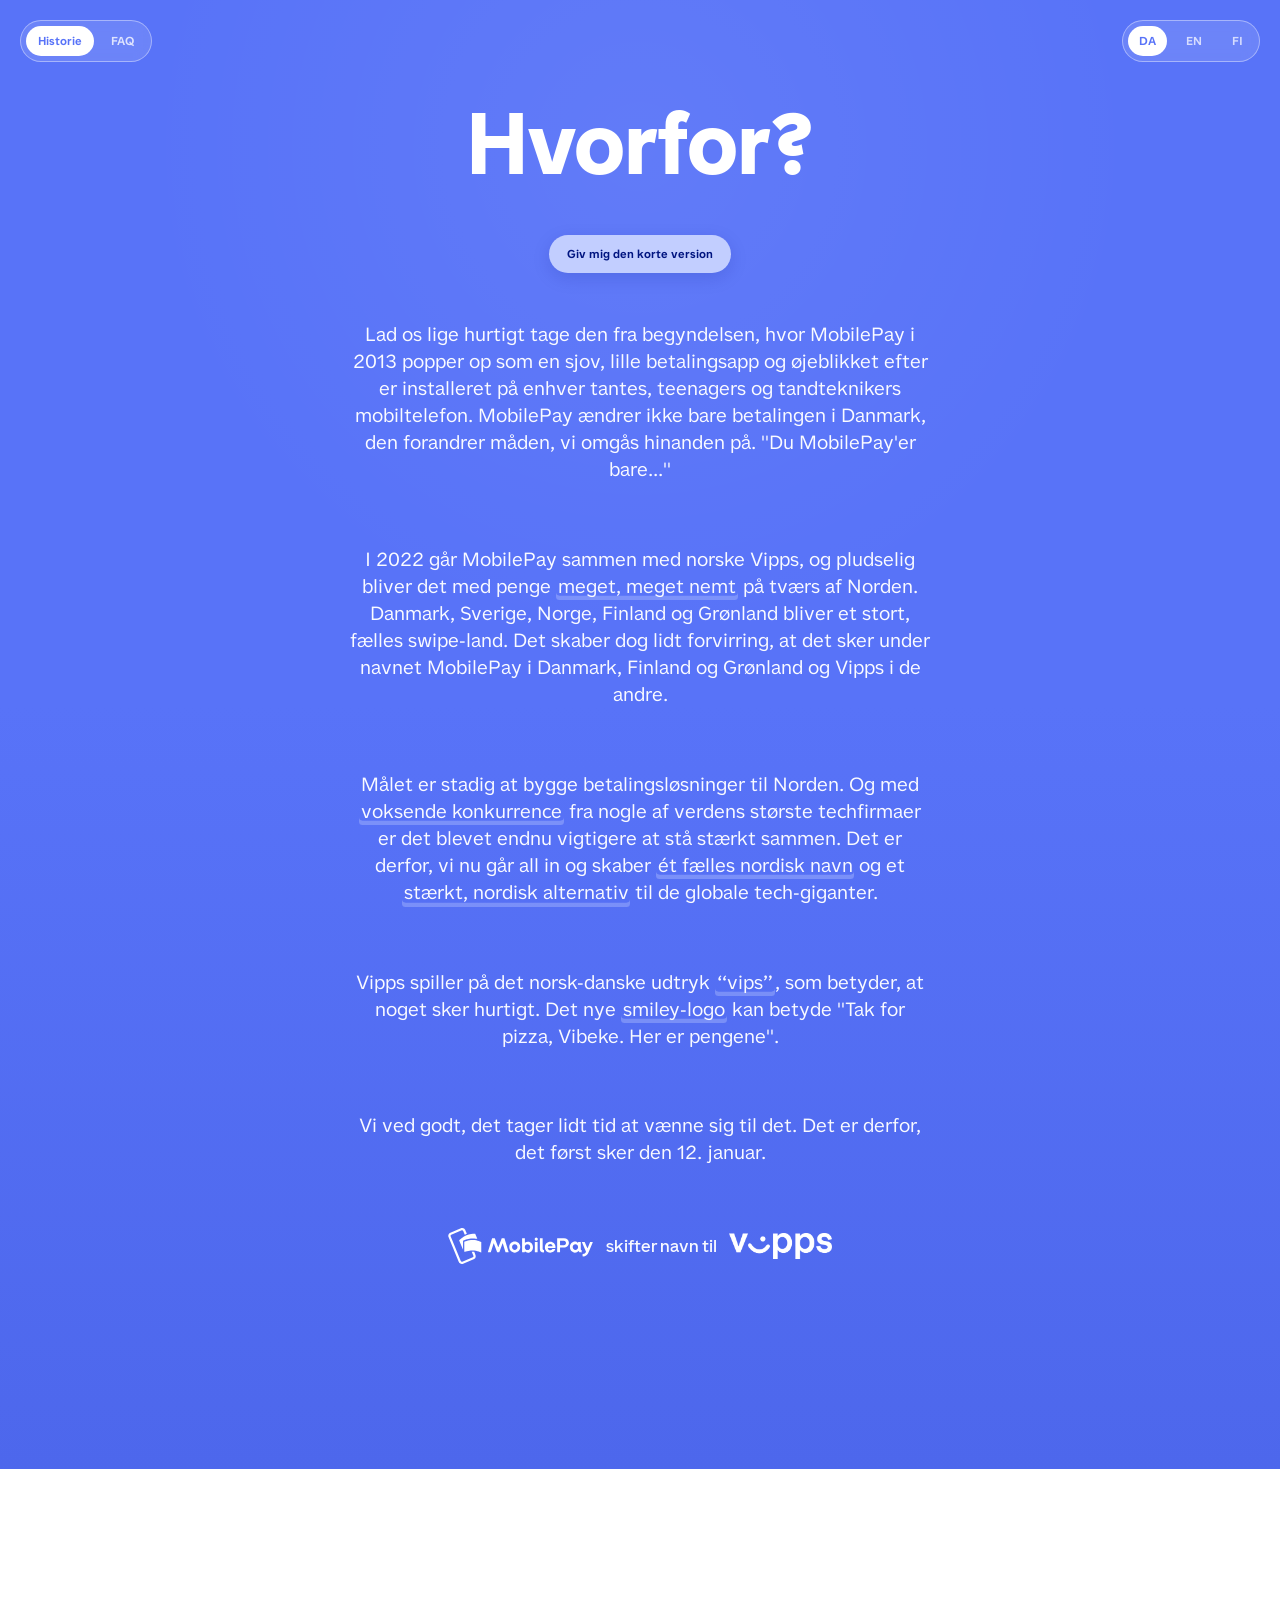
==== commit aa8308f2: "Moved button below header" ====
--- a/index.html
+++ b/index.html
@@ -28,17 +28,30 @@
       <button type="button" class="language-button" data-language="fi" aria-pressed="false">FI</button>
     </div>
 
-    <button
-      type="button"
-      class="tldr-toggle"
-      aria-pressed="false"
-      aria-label="Giv mig den korte version"
-    >
-      Giv mig den korte version
-    </button>
-
-
     <div class="content">
+
+
+
+
+
+      <h1
+        class="hero-title"
+        data-da="Hvorfor?"
+        data-en="Why?"
+        data-fi="Miksi?"
+      >
+        Hvorfor?
+      </h1>
+
+
+      <button
+        type="button"
+        class="tldr-toggle"
+        aria-pressed="false"
+        aria-label="Giv mig den korte version"
+      >
+        Giv mig den korte version
+      </button>
 
 
       <section class="tldr-view" hidden aria-live="polite">
@@ -60,16 +73,6 @@
           Nyt logo, samme app, stadig nordisk.
         </p>
       </section>
-
-
-      <h1
-        class="hero-title"
-        data-da="Hvorfor?"
-        data-en="Why?"
-        data-fi="Miksi?"
-      >
-        Hvorfor?
-      </h1>
 
 
       <!-- =====================================
--- a/styles/styles.css
+++ b/styles/styles.css
@@ -218,10 +218,7 @@
         "Very Very Sans Display",
         sans-serif;
 
-      margin:
-        0
-        0
-        clamp(35px, 4vw, 55px);
+      margin: 0;
 
       text-align: center;
 
@@ -233,7 +230,7 @@
 
       line-height: .94;
 
-      letter-spacing: -3%;
+      letter-spacing: -1%;
 
       font-weight: 600;
     }
@@ -463,12 +460,12 @@
    ========================================================= */
 
 .tldr-toggle {
-  position: fixed;
-  top: 20px;
-  left: 50%;
-  z-index: 100;
-
-  transform: translateX(-50%);
+  display: block;
+  width: fit-content;
+
+  margin:
+    clamp(30px, 4vw, 48px)
+    auto;
 
   padding: 11px 18px;
 
@@ -541,19 +538,7 @@
 }
 
 
-/* No movement when clicking */
-
-.tldr-toggle:active {
-  transform: translateX(-50%);
-}
-
-
-/* ---------------------------------------------------------
-   LIGHT SURFACES
-
-   TLDR deliberately keeps its own solid colour system
-   instead of adopting the glass navigation treatment.
-   --------------------------------------------------------- */
+/* TLDR keeps the same solid colour system on light surfaces. */
 
 .tldr-toggle.on-light {
   background: #C2CEFF;
@@ -563,37 +548,19 @@
     0 5px 18px rgba(0,21,128,.14);
 }
 
-
-/* Inactive + hover on light */
-
 .tldr-toggle.on-light:hover {
   background: #001580;
   color: #E5EAFF;
-
-  box-shadow:
-    0 5px 18px rgba(0,21,128,.20);
-}
-
-
-/* Active on light */
+}
 
 .tldr-toggle.on-light.is-active {
   background: #001580;
   color: #E5EAFF;
-
-  box-shadow:
-    0 5px 18px rgba(0,21,128,.20);
-}
-
-
-/* Active + hover on light */
+}
 
 .tldr-toggle.on-light.is-active:hover {
   background: #C2CEFF;
   color: #001580;
-
-  box-shadow:
-    0 5px 18px rgba(0,21,128,.14);
 }
 
 
@@ -614,6 +581,14 @@
   text-align: center;
 }
 
+/* In the short version the button belongs below the heading + copy. */
+.tldr-view .tldr-toggle {
+  margin:
+    clamp(28px, 3.5vw, 42px)
+    auto
+    0;
+}
+
 
 .tldr-view[hidden] {
   display: none;
@@ -627,7 +602,7 @@
   font-size: clamp(50px, 7vw, 92px);
   font-weight: 600;
   line-height: .94;
-  letter-spacing: -3%;
+  letter-spacing: -1%;
 }
 
 
@@ -714,7 +689,7 @@
 
 
       .hero-title {
-        margin-bottom: 40px;
+        margin-bottom: 0;
       }
 
 
@@ -739,9 +714,11 @@
     @media (max-width: 600px) {
 
       .tldr-toggle {
-        top: 12px;
         padding: 10px 12px;
         font-size: 11px;
+        margin:
+          28px
+          auto;
       }
 
       .tldr-view {
@@ -806,7 +783,7 @@
 
 
       .hero-title {
-        margin-bottom: 34px;
+        margin-bottom: 0;
 
         font-size:
           clamp(
@@ -1035,7 +1012,7 @@
   font-size: clamp(52px, 8vw, 100px);
   font-weight: 600;
   line-height: .92;
-  letter-spacing: -3%;
+  letter-spacing: -1%;
   text-align: center;
 }
 
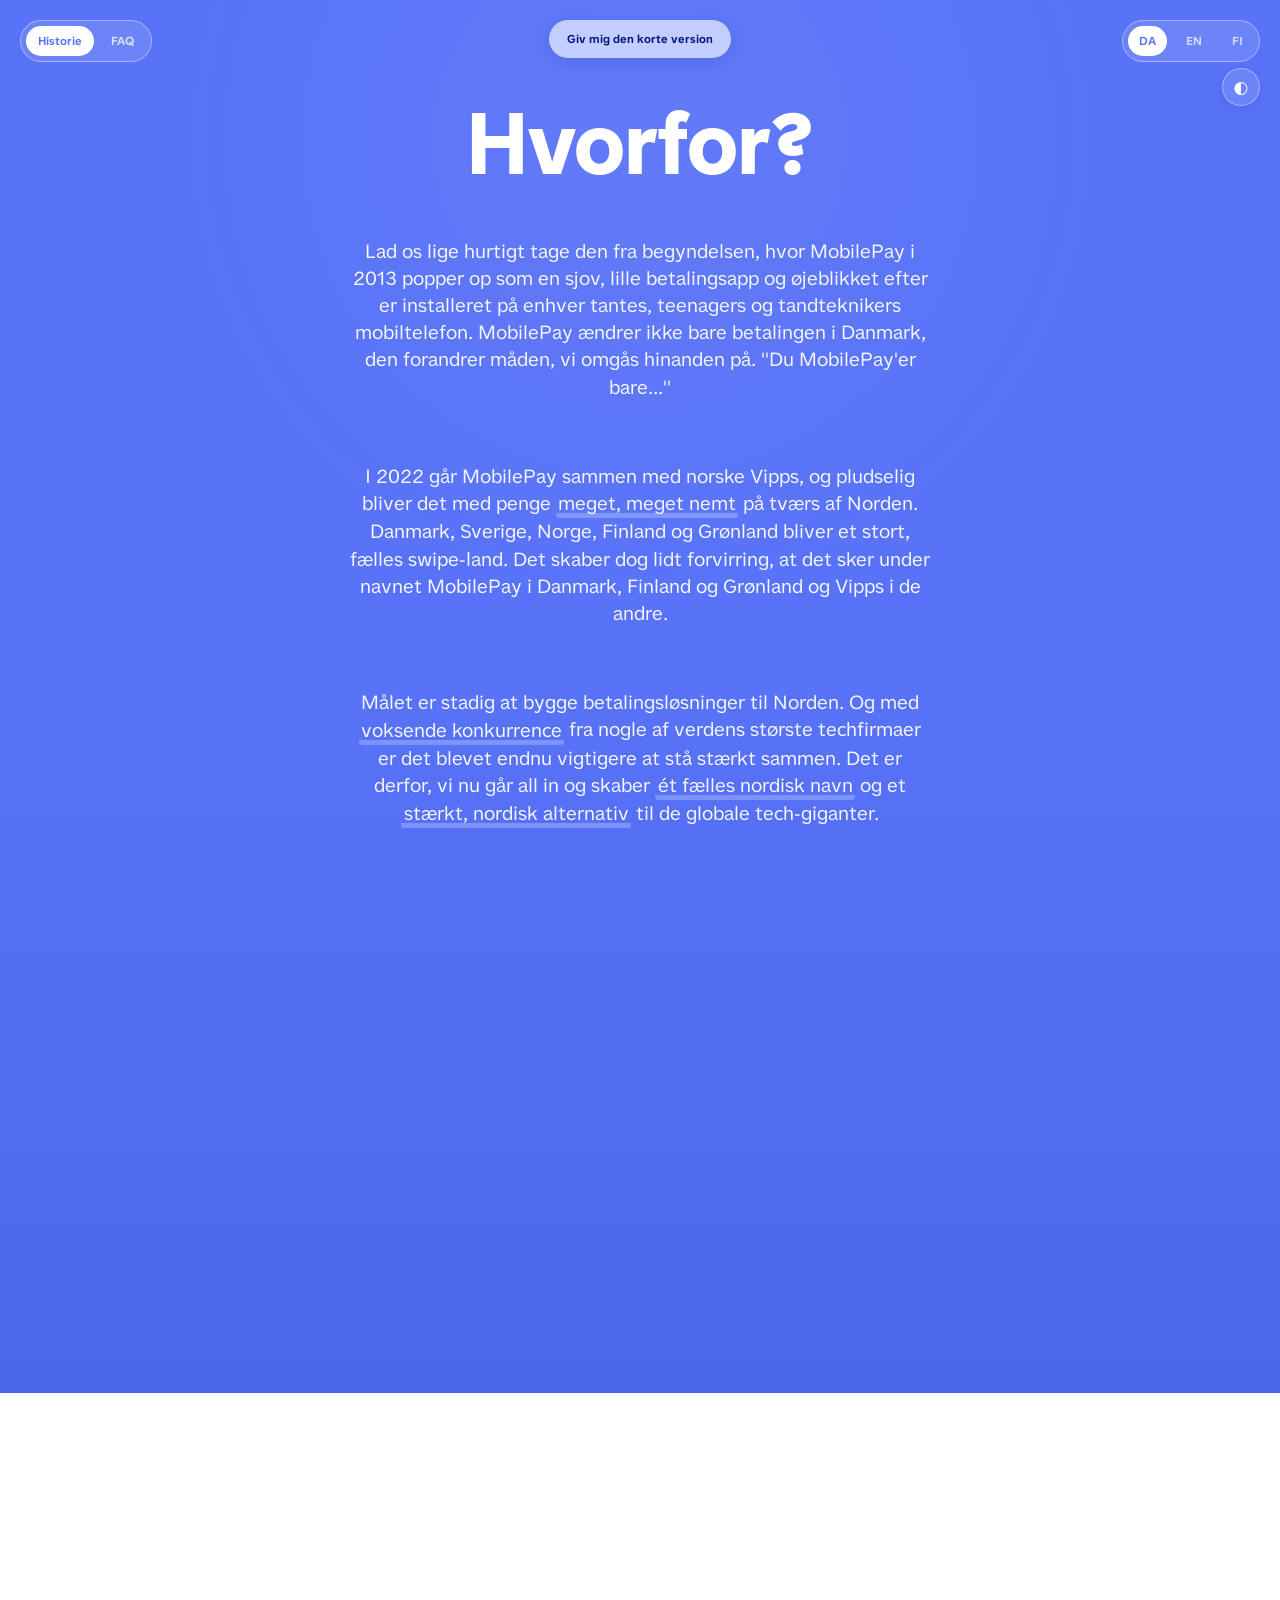
==== commit 03385790: "Initial animation edit" ====
--- a/index.html
+++ b/index.html
@@ -2,7 +2,7 @@
 <html lang="en">
 <head>
   <meta charset="UTF-8">
-  <meta http-equiv="Content-Security-Policy" content="default-src 'self'; script-src 'self'; style-src 'self'; img-src 'self'; font-src 'self'; media-src 'self'; connect-src 'none'; object-src 'none'; base-uri 'none'; form-action 'none'; frame-src 'none'; worker-src 'none'; manifest-src 'none'">
+  <meta http-equiv="Content-Security-Policy" content="default-src 'self'; script-src 'self' https://cdn.jsdelivr.net; style-src 'self'; img-src 'self'; font-src 'self'; media-src 'self'; connect-src 'none'; object-src 'none'; base-uri 'none'; form-action 'none'; frame-src 'none'; worker-src 'none'; manifest-src 'none'">
   <meta name="referrer" content="no-referrer">
   <meta
     name="viewport"
@@ -28,30 +28,25 @@
       <button type="button" class="language-button" data-language="fi" aria-pressed="false">FI</button>
     </div>
 
+    <button
+      type="button"
+      class="theme-toggle"
+      aria-pressed="false"
+      aria-label="Invert colours"
+      title="Invert colours"
+    ><span aria-hidden="true">◐</span></button>
+
+    <button
+      type="button"
+      class="tldr-toggle"
+      aria-pressed="false"
+      aria-label="Giv mig den korte version"
+    >
+      Giv mig den korte version
+    </button>
+
+
     <div class="content">
-
-
-
-
-
-      <h1
-        class="hero-title"
-        data-da="Hvorfor?"
-        data-en="Why?"
-        data-fi="Miksi?"
-      >
-        Hvorfor?
-      </h1>
-
-
-      <button
-        type="button"
-        class="tldr-toggle"
-        aria-pressed="false"
-        aria-label="Giv mig den korte version"
-      >
-        Giv mig den korte version
-      </button>
 
 
       <section class="tldr-view" hidden aria-live="polite">
@@ -73,6 +68,16 @@
           Nyt logo, samme app, stadig nordisk.
         </p>
       </section>
+
+
+      <h1
+        class="hero-title"
+        data-da="Hvorfor?"
+        data-en="Why?"
+        data-fi="Miksi?"
+      >
+        Hvorfor?
+      </h1>
 
 
       <!-- =====================================
@@ -489,6 +494,7 @@
   </section>
 
 
+  <script src="https://cdn.jsdelivr.net/npm/gsap@3.15.0/dist/gsap.min.js"></script>
   <script src="js/app.js"></script>
 
 </body>
--- a/styles/styles.css
+++ b/styles/styles.css
@@ -218,7 +218,10 @@
         "Very Very Sans Display",
         sans-serif;
 
-      margin: 0;
+      margin:
+        0
+        0
+        clamp(35px, 4vw, 55px);
 
       text-align: center;
 
@@ -230,7 +233,7 @@
 
       line-height: .94;
 
-      letter-spacing: -1%;
+      letter-spacing: -3%;
 
       font-weight: 600;
     }
@@ -289,12 +292,17 @@
       display: inline;
 
       margin: 0;
-      padding: 0 .08em;
+      padding: .02em .16em .04em;
 
       border: 0;
-      border-radius: .18em;
-
-      background: transparent;
+      border-radius: .2em;
+
+      background:
+        linear-gradient(
+          to top,
+          rgba(194,206,255,.34) 0 .28em,
+          transparent .28em
+        );
 
       color: inherit;
 
@@ -302,33 +310,31 @@
       font-size: inherit;
       line-height: inherit;
 
-      cursor: help;
-
-      box-shadow:
-        inset 0 -.22em 0 rgba(194,206,255,.34);
+      cursor: pointer;
+
+      text-decoration: none;
 
       -webkit-box-decoration-break: clone;
       box-decoration-break: clone;
 
       transition:
-        box-shadow .24s cubic-bezier(.22, 1, .36, 1),
-        color .18s ease;
+        background .2s cubic-bezier(.22, 1, .36, 1),
+        color .18s ease,
+        text-decoration-color .18s ease;
     }
 
 
     .term:hover {
       color: #001580;
-      box-shadow:
-        inset 0 -1.35em 0 #C2CEFF;
+      background: #C2CEFF;
     }
 
 
     .term:focus-visible {
       color: #001580;
-      box-shadow:
-        inset 0 -1.35em 0 #C2CEFF;
-      outline: 2px solid rgba(194,206,255,.9);
-      outline-offset: 2px;
+      background: #C2CEFF;
+      outline: 2px solid rgba(194,206,255,.95);
+      outline-offset: 3px;
     }
 
 
@@ -435,8 +441,8 @@
     .tooltip-close {
       position: absolute;
 
-      top: 9px;
-      right: 12px;
+      top: 14px;
+      right: 20px;
 
       padding: 0;
 
@@ -460,12 +466,12 @@
    ========================================================= */
 
 .tldr-toggle {
-  display: block;
-  width: fit-content;
-
-  margin:
-    clamp(30px, 4vw, 48px)
-    auto;
+  position: fixed;
+  top: 20px;
+  left: 50%;
+  z-index: 100;
+
+  transform: translateX(-50%);
 
   padding: 11px 18px;
 
@@ -538,7 +544,19 @@
 }
 
 
-/* TLDR keeps the same solid colour system on light surfaces. */
+/* No movement when clicking */
+
+.tldr-toggle:active {
+  transform: translateX(-50%);
+}
+
+
+/* ---------------------------------------------------------
+   LIGHT SURFACES
+
+   TLDR deliberately keeps its own solid colour system
+   instead of adopting the glass navigation treatment.
+   --------------------------------------------------------- */
 
 .tldr-toggle.on-light {
   background: #C2CEFF;
@@ -548,19 +566,37 @@
     0 5px 18px rgba(0,21,128,.14);
 }
 
+
+/* Inactive + hover on light */
+
 .tldr-toggle.on-light:hover {
   background: #001580;
   color: #E5EAFF;
-}
+
+  box-shadow:
+    0 5px 18px rgba(0,21,128,.20);
+}
+
+
+/* Active on light */
 
 .tldr-toggle.on-light.is-active {
   background: #001580;
   color: #E5EAFF;
-}
+
+  box-shadow:
+    0 5px 18px rgba(0,21,128,.20);
+}
+
+
+/* Active + hover on light */
 
 .tldr-toggle.on-light.is-active:hover {
   background: #C2CEFF;
   color: #001580;
+
+  box-shadow:
+    0 5px 18px rgba(0,21,128,.14);
 }
 
 
@@ -581,14 +617,6 @@
   text-align: center;
 }
 
-/* In the short version the button belongs below the heading + copy. */
-.tldr-view .tldr-toggle {
-  margin:
-    clamp(28px, 3.5vw, 42px)
-    auto
-    0;
-}
-
 
 .tldr-view[hidden] {
   display: none;
@@ -602,7 +630,7 @@
   font-size: clamp(50px, 7vw, 92px);
   font-weight: 600;
   line-height: .94;
-  letter-spacing: -1%;
+  letter-spacing: -3%;
 }
 
 
@@ -689,7 +717,7 @@
 
 
       .hero-title {
-        margin-bottom: 0;
+        margin-bottom: 40px;
       }
 
 
@@ -714,11 +742,9 @@
     @media (max-width: 600px) {
 
       .tldr-toggle {
+        top: 12px;
         padding: 10px 12px;
         font-size: 11px;
-        margin:
-          28px
-          auto;
       }
 
       .tldr-view {
@@ -783,7 +809,7 @@
 
 
       .hero-title {
-        margin-bottom: 0;
+        margin-bottom: 34px;
 
         font-size:
           clamp(
@@ -1012,7 +1038,7 @@
   font-size: clamp(52px, 8vw, 100px);
   font-weight: 600;
   line-height: .92;
-  letter-spacing: -1%;
+  letter-spacing: -3%;
   text-align: center;
 }
 
@@ -1145,122 +1171,195 @@
 }
 
 /* =========================================================
-   CROSS-PAGE VIEW TRANSITIONS
+   MOTION SUPPORT
    ========================================================= */
 
-/*
- * Native browser transition for index.html <-> faq.html.
- * The floating controls are intentionally NOT given their own
- * view-transition-name, so Chrome keeps their normal fixed layout.
- */
+/* Rounded data-explainer cards */
+.tooltip-card {
+  border-radius: clamp(20px, 2vw, 28px);
+  overflow: hidden;
+}
+
+/* GSAP hover targets use transforms only when they are not layout-critical. */
+.site-nav a,
+.language-button,
+.faq-back,
+.faq-question,
+.term {
+  transform-origin: center;
+}
+
+/* The TLDR control is positioned with translateX(-50%), so GSAP deliberately
+   does not write transforms to it. */
+.tldr-toggle {
+  transform-origin: center;
+}
+
+
+/* =========================================================
+   REFINED INTERACTION + INVERTED STORY THEME
+   ========================================================= */
+
+/* Interactive terms: quiet marker highlight only. No dotted underline/icon. */
+.term {
+  padding: .02em .12em .04em;
+  border-radius: .16em;
+  background: linear-gradient(
+    to top,
+    rgba(194,206,255,.38) 0 .26em,
+    transparent .26em
+  );
+  text-decoration: none;
+}
+
+.term:hover,
+.term:focus-visible {
+  color: #001580;
+  background: #C2CEFF;
+}
+
+/* Cross-document transitions: keep the old page fully opaque while the new
+   page settles over it. This avoids exposing a bright intermediate canvas. */
 @view-transition {
   navigation: auto;
 }
 
 ::view-transition-old(root) {
-  animation: page-out 300ms cubic-bezier(.4, 0, .2, 1) both;
+  animation: none;
 }
 
 ::view-transition-new(root) {
-  animation: page-in 380ms cubic-bezier(.22, 1, .36, 1) both;
-}
-
-::view-transition-old(root),
-::view-transition-new(root) {
-  mix-blend-mode: normal;
-}
-
-@keyframes page-out {
-  from {
-    opacity: 1;
-    transform: translateY(0);
+  animation: core-story-page-in 180ms cubic-bezier(.22, 1, .36, 1) both;
+}
+
+@keyframes core-story-page-in {
+  from { transform: translateY(5px); opacity: .985; }
+  to   { transform: translateY(0); opacity: 1; }
+}
+
+/* Tiny comparison control for the story-page inversion experiment. */
+.theme-toggle {
+  position: fixed;
+  top: 68px;
+  right: 20px;
+  z-index: 100;
+  display: grid;
+  place-items: center;
+  width: 38px;
+  height: 38px;
+  padding: 0;
+  border: 1px solid rgba(255,255,255,.4);
+  border-radius: 999px;
+  background: rgba(255,255,255,.12);
+  color: #fff;
+  backdrop-filter: blur(8px);
+  -webkit-backdrop-filter: blur(8px);
+  box-shadow: 0 5px 18px rgba(0,21,128,.08);
+  cursor: pointer;
+  font-size: 17px;
+  line-height: 1;
+  transition: background .18s ease, color .18s ease, border-color .18s ease;
+}
+
+.theme-toggle:hover {
+  background: rgba(255,255,255,.2);
+}
+
+/* Story inversion: blue -> white, display type -> blue, body copy -> black. */
+body.theme-inverted {
+  background: #fff;
+  color: var(--mobilepay-blue);
+}
+
+body.theme-inverted .page {
+  background: #fff;
+}
+
+body.theme-inverted .hero-title,
+body.theme-inverted .tldr-title,
+body.theme-inverted .brand-change-text {
+  color: var(--mobilepay-blue);
+}
+
+body.theme-inverted .story,
+body.theme-inverted .story p,
+body.theme-inverted .tldr-copy {
+  color: #171717;
+}
+
+/* The source MobilePay logo is white; tint it blue in the inverted test. */
+body.theme-inverted .mobilepay-logo {
+  filter: brightness(0) saturate(100%) invert(46%) sepia(73%) saturate(2865%) hue-rotate(216deg) brightness(101%) contrast(94%);
+}
+
+/* Main controls become light-surface controls in inverted mode. */
+body.theme-inverted .site-nav,
+body.theme-inverted .language-toggle {
+  border-color: rgba(88,115,248,.28);
+  background: rgba(255,255,255,.9);
+  box-shadow: 0 5px 22px rgba(20,30,70,.08);
+}
+
+body.theme-inverted .site-nav a { color: rgba(88,115,248,.68); }
+body.theme-inverted .site-nav a:hover { color: var(--mobilepay-blue); }
+body.theme-inverted .site-nav a.is-active {
+  background: var(--mobilepay-blue);
+  color: #fff;
+}
+
+body.theme-inverted .language-toggle button { color: rgba(88,115,248,.62); }
+body.theme-inverted .language-toggle button.is-active {
+  background: var(--mobilepay-blue);
+  color: #fff;
+}
+
+body.theme-inverted .tldr-toggle,
+body.theme-inverted .tldr-toggle.on-light {
+  background: var(--mobilepay-blue);
+  color: #fff;
+}
+
+body.theme-inverted .tldr-toggle:hover,
+body.theme-inverted .tldr-toggle.on-light:hover,
+body.theme-inverted .tldr-toggle.is-active:hover,
+body.theme-inverted .tldr-toggle.on-light.is-active:hover {
+  background: #C2CEFF;
+  color: #001580;
+}
+
+body.theme-inverted .theme-toggle {
+  border-color: rgba(88,115,248,.28);
+  background: var(--mobilepay-blue);
+  color: #fff;
+}
+
+body.theme-inverted .theme-toggle:hover {
+  background: #001580;
+}
+
+/* Keep the explainer cards exactly as they are in either theme. */
+body.theme-inverted .tooltip-card {
+  background: var(--mobilepay-yellow);
+  color: var(--black);
+}
+
+/* The white video section is already compatible with the inverted story. */
+body.theme-inverted .video-section {
+  background: #fff;
+}
+
+@media (max-width: 600px) {
+  .theme-toggle {
+    top: 60px;
+    right: 12px;
+    width: 36px;
+    height: 36px;
   }
-
-  to {
-    opacity: 0;
-    transform: translateY(-8px);
-  }
-}
-
-@keyframes page-in {
-  from {
-    opacity: 0;
-    transform: translateY(10px);
-  }
-
-  to {
-    opacity: 1;
-    transform: translateY(0);
-  }
-}
-
-/* =========================================================
-   LANGUAGE CHANGE TRANSITION
-   ========================================================= */
-
-/*
- * app.js adds this class only while a language switch is running.
- * That means this named transition never interferes with normal
- * Story <-> FAQ navigation.
- */
-.language-transition-target {
-  view-transition-name: language-content;
-}
-
-::view-transition-old(language-content) {
-  animation: language-out 180ms cubic-bezier(.4, 0, .2, 1) both;
-}
-
-::view-transition-new(language-content) {
-  animation: language-in 320ms cubic-bezier(.22, 1, .36, 1) both;
-}
-
-::view-transition-old(language-content),
-::view-transition-new(language-content) {
-  mix-blend-mode: normal;
-}
-
-@keyframes language-out {
-  from {
-    opacity: 1;
-    transform: translateY(0);
-    filter: blur(0);
-  }
-
-  to {
-    opacity: 0;
-    transform: translateY(-6px);
-    filter: blur(1.5px);
-  }
-}
-
-@keyframes language-in {
-  from {
-    opacity: 0;
-    transform: translateY(8px);
-    filter: blur(1.5px);
-  }
-
-  to {
-    opacity: 1;
-    transform: translateY(0);
-    filter: blur(0);
-  }
-}
-
-/* Keep the floating controls above transition snapshots. */
-.site-nav,
-.language-toggle,
-.tldr-toggle {
-  isolation: isolate;
-}
-
-/* Respect the user's reduced-motion preference. */
+}
+
 @media (prefers-reduced-motion: reduce) {
   ::view-transition-old(root),
-  ::view-transition-new(root),
-  ::view-transition-old(language-content),
-  ::view-transition-new(language-content) {
-    animation: none !important;
+  ::view-transition-new(root) {
+    animation: none;
   }
-}+}
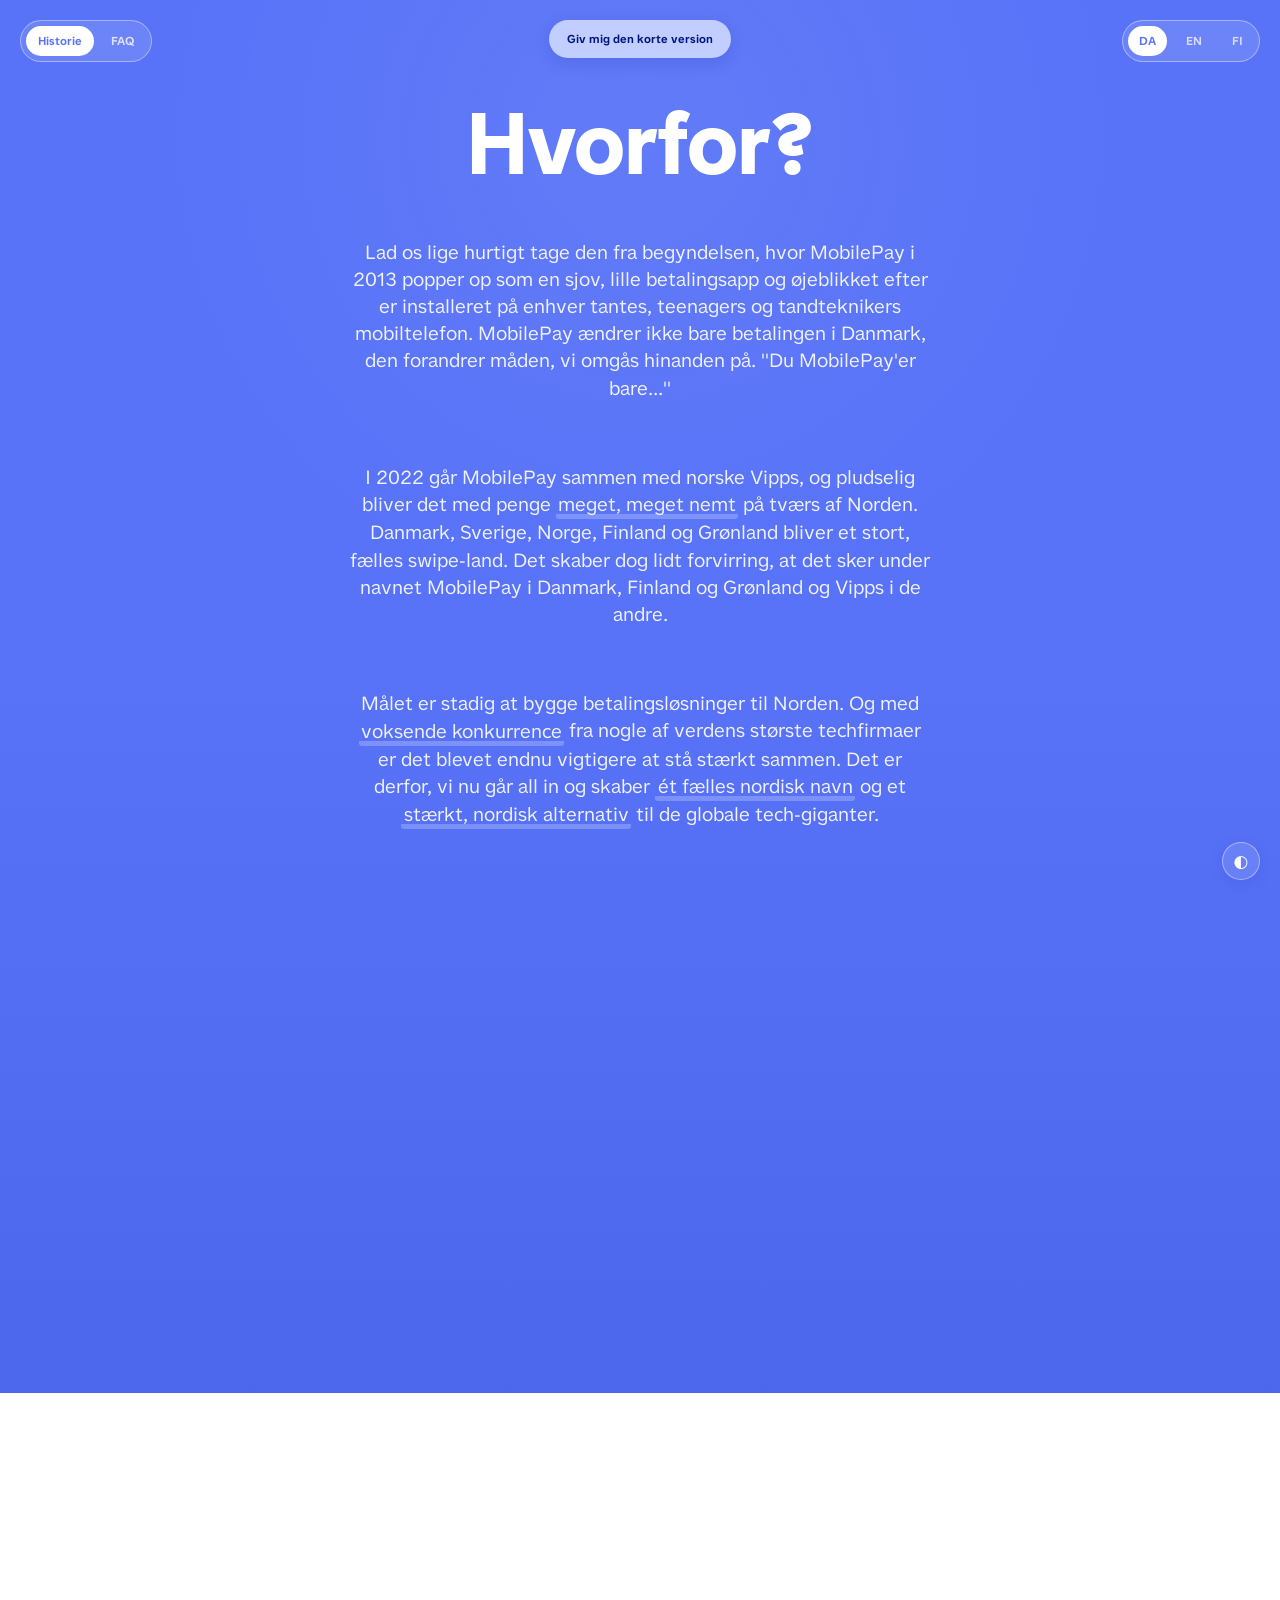
==== commit d1b8293b: "Invertable index added, colour switch toggle too" ====
--- a/index.html
+++ b/index.html
@@ -209,7 +209,7 @@
         </span>
 
         <img
-          src="assets/images/vipps.png"
+          src="assets/images/Vipps_Logo_Vertical-digital_Blue_RGB.svg"
           alt="Vipps"
           class="vipps-logo"
         >
--- a/styles/styles.css
+++ b/styles/styles.css
@@ -1240,7 +1240,8 @@
 /* Tiny comparison control for the story-page inversion experiment. */
 .theme-toggle {
   position: fixed;
-  top: 68px;
+  top: auto;
+  bottom: 20px;
   right: 20px;
   z-index: 100;
   display: grid;
@@ -1350,7 +1351,8 @@
 
 @media (max-width: 600px) {
   .theme-toggle {
-    top: 60px;
+    top: auto;
+    bottom: 12px;
     right: 12px;
     width: 36px;
     height: 36px;
@@ -1363,3 +1365,13 @@
     animation: none;
   }
 }
+
+/* Vipps SVG is supplied in brand blue. Keep it white on the original blue
+   story surface, then reveal its native blue in the inverted light theme. */
+.vipps-logo {
+  filter: brightness(0) invert(1);
+}
+
+body.theme-inverted .vipps-logo {
+  filter: none;
+}
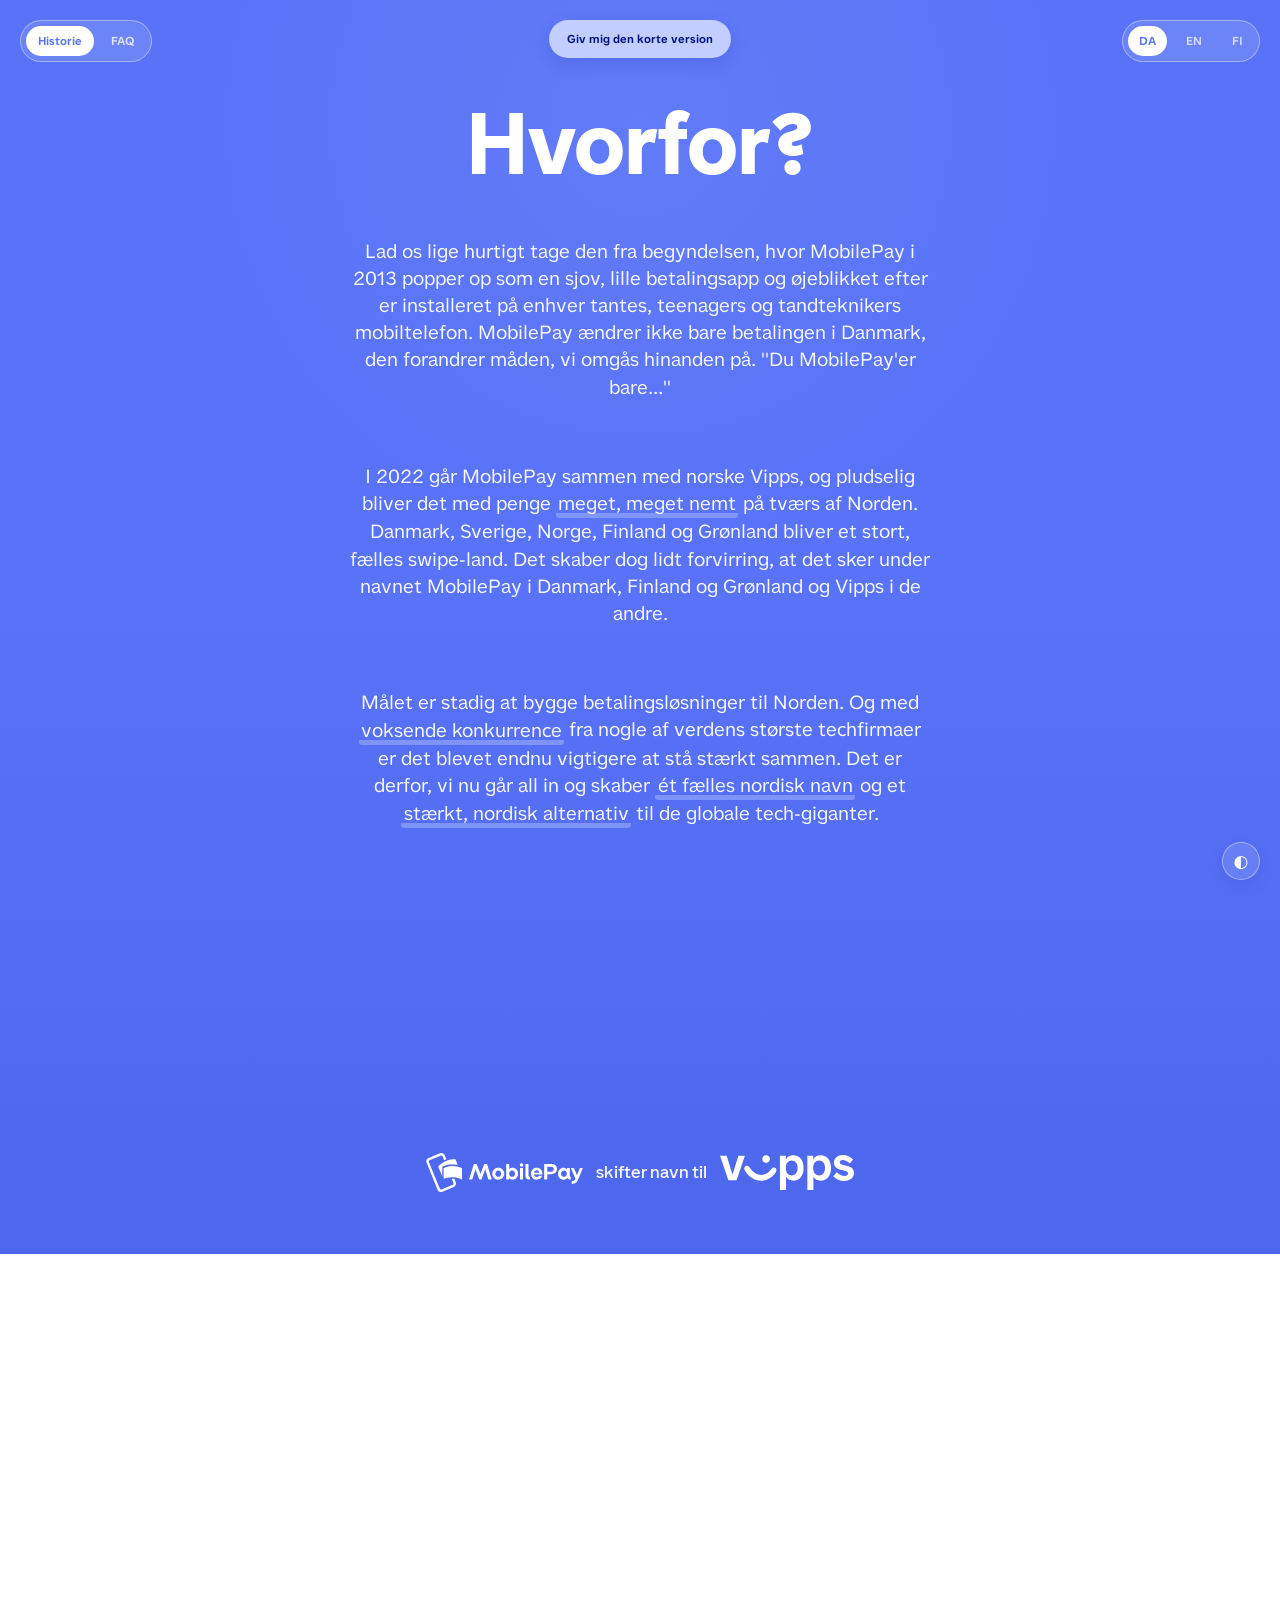
==== commit 08782cd2: "Alignment & such" ====
--- a/index.html
+++ b/index.html
@@ -191,12 +191,252 @@
           det først sker den 12. januar.
         </p>
 
-        <div class="brand-change">
-
+      </div>
+
+
+      <!-- =====================================
+           ENGLISH
+           ===================================== -->
+
+      <div
+        class="story language-version"
+        data-language-version="en"
+        hidden
+      >
+
+        <p>
+          Let's rewind for a second to where it all began, when MobilePay
+          pops up in 2013 as a fun, little payment app and moments later
+          is installed on every babysitter's, banker's, and barista's phone.
+          MobilePay doesn't just change payments in Denmark, it
+          changes the way we relate to each other. "You can just
+          MobilePay me..."
+        </p>
+
+
+        <p>
+          In 2022, MobilePay joins forces with Norwegian Vipps, and
+          suddenly, money becomes
+
+          <button
+            class="term"
+            type="button"
+            data-title="Very, very easy"
+            data-explanation="MobilePay and Vipps join forces to make payments across the Nordics very, very easy."
+          >
+            very, very easy
+          </button>
+
+          across the Nordics.
+          Finland, Sweden, Norway, Denmark and Greenland become
+          one big, shared swipe-land. It does however create some
+          confusion that it happens under the name MobilePay in Finland,
+          Greenland and Denmark, and Vipps in the others.
+        </p>
+
+
+        <p>
+          The goal is still to build payment solutions for the Nordics. And
+          with
+
+          <button
+            class="term"
+            type="button"
+            data-title="Growing competition"
+            data-explanation="Competition from some of the world's biggest tech companies is growing, making it increasingly important to stand strong together across the Nordics."
+          >
+            growing competition
+          </button>
+
+          from some of the World's biggest tech
+          companies, it’s increasingly important to stand strong together.
+          That's why we're now going all in and creating
+
+          <button
+            class="term"
+            type="button"
+            data-title="One shared Nordic name"
+            data-explanation="One shared name makes it easier to stand together across Nordic markets and build one strong common position."
+          >
+            one shared Nordic name
+          </button>
+
+          and a
+
+          <button
+            class="term"
+            type="button"
+            data-title="A strong Nordic alternative"
+            data-explanation="The ambition is to be a strong Nordic alternative to the global tech giants in the payments market."
+          >
+            strong, Nordic alternative
+          </button>
+
+          to the global tech-giants.
+        </p>
+
+
+        <p>
+          Vipps is a nod to
+
+          <button
+            class="term"
+            type="button"
+            data-title="Vips"
+            data-explanation="Vips is a Norwegian-Danish word that means something happens quickly."
+          >
+            'vips'
+          </button>,
+
+          the Norwegian-Danish word that means
+          quick. The new
+
+          <button
+            class="term"
+            type="button"
+            data-title="The new smiley logo"
+            data-explanation="The smiley gives the new Vipps logo a simple, friendly expression that can work across the Nordics."
+          >
+            smiley logo
+          </button>
+
+          can mean "Thanks for the pizza,
+          Vibeke. Here's your money."
+        </p>
+
+
+        <p>
+          We know it will take a little time to get used to. That's why it's not
+          happening until January 12th.
+        </p>
+
+      </div>
+
+
+      <!-- =====================================
+           FINNISH
+           ===================================== -->
+
+      <div
+        class="story language-version"
+        data-language-version="fi"
+        hidden
+      >
+
+        <p>
+          Kelataan hetkeksi takaisin alkuun. Vuonna 2013 MobilePay
+          ilmestyy hauskana, pienenä maksusovelluksena, ja hetkeä
+          myöhemmin se löytyy jo jokaisen lastenhoitajan, pankkiirin ja
+          baristan puhelimesta. MobilePay ei muuta vain maksamista
+          Tanskassa, vaan myös tapaamme toimia toistemme kanssa.
+          "Voit vain MobilePayata minulle..."
+        </p>
+
+
+        <p>
+          Vuonna 2022 MobilePay yhdistää voimansa norjalaisen Vippsin
+          kanssa, ja yhtäkkiä rahasta tulee
+
+          <button
+            class="term"
+            type="button"
+            data-title="Todella, todella helppoa"
+            data-explanation="MobilePay ja Vipps yhdistävät voimansa tehdäkseen maksamisesta Pohjoismaissa todella, todella helppoa."
+          >
+            todella, todella helppoa
+          </button>
+
+          kaikkialla Pohjoismaissa.
+          Suomi, Ruotsi, Norja, Tanska ja Grönlanti muodostavat yhden
+          suuren, yhteisen pyyhkäisymaan. Se aiheuttaa kuitenkin hieman
+          hämmennystä, kun Suomessa, Grönlannissa ja Tanskassa nimi on
+          MobilePay ja muissa maissa Vipps.
+        </p>
+
+
+        <p>
+          Tavoitteena on edelleen rakentaa maksuratkaisuja Pohjoismaihin.
+          Ja kun
+
+          <button
+            class="term"
+            type="button"
+            data-title="Kasvava kilpailu"
+            data-explanation="Kilpailu maailman suurimpien teknologiayhtiöiden kanssa kasvaa, joten Pohjoismaiden on entistä tärkeämpää seistä vahvasti yhdessä."
+          >
+            kilpailu kasvaa
+          </button>
+
+          maailman suurimpien teknologiayhtiöiden taholta, on entistä
+          tärkeämpää seistä vahvasti yhdessä. Siksi menemme nyt täysillä
+          eteenpäin ja luomme
+
+          <button
+            class="term"
+            type="button"
+            data-title="Yksi yhteinen pohjoismainen nimi"
+            data-explanation="Yksi yhteinen nimi helpottaa toimimista yhtenäisesti Pohjoismaissa ja vahvan yhteisen aseman rakentamista."
+          >
+            yhden yhteisen pohjoismaisen nimen
+          </button>
+
+          sekä
+
+          <button
+            class="term"
+            type="button"
+            data-title="Vahva pohjoismainen vaihtoehto"
+            data-explanation="Tavoitteena on olla vahva pohjoismainen vaihtoehto globaaleille teknologiajäteille maksumarkkinoilla."
+          >
+            vahvan pohjoismaisen vaihtoehdon
+          </button>
+
+          globaaleille teknologiajäteille.
+        </p>
+
+
+        <p>
+          Vipps viittaa sanaan
+
+          <button
+            class="term"
+            type="button"
+            data-title="Vips"
+            data-explanation="Vips on norjan- ja tanskankielinen sana, joka tarkoittaa, että jokin tapahtuu nopeasti."
+          >
+            “vips”
+          </button>,
+
+          joka tarkoittaa norjaksi ja tanskaksi, että jokin tapahtuu
+          nopeasti. Uusi
+
+          <button
+            class="term"
+            type="button"
+            data-title="Uusi hymiölogo"
+            data-explanation="Hymiö antaa uudelle Vipps-logolle yksinkertaisen ja ystävällisen ilmeen, joka toimii kaikkialla Pohjoismaissa."
+          >
+            hymiölogo
+          </button>
+
+          voi tarkoittaa: "Kiitos pizzasta, Vibeke. Tässä rahat."
+        </p>
+
+
+        <p>
+          Tiedämme, että uuteen nimeen tottuminen vie hieman aikaa.
+          Siksi muutos tapahtuu vasta 12. tammikuuta.
+        </p>
+
+      </div>
+
+
+      <!-- Shared brand-change lockup: visible in every language. -->
+      <div class="brand-change" aria-label="MobilePay changes name to Vipps">
         <img
           src="assets/images/MP_Logo_Vertical-digital_White_RGB.svg"
           alt="MobilePay"
-          class="mobilepay-logo"
+          class="brand-change-logo mobilepay-logo"
         >
 
         <span
@@ -211,248 +451,8 @@
         <img
           src="assets/images/Vipps_Logo_Vertical-digital_Blue_RGB.svg"
           alt="Vipps"
-          class="vipps-logo"
+          class="brand-change-logo vipps-logo"
         >
-
-      </div>
-
-      </div>
-
-
-      <!-- =====================================
-           ENGLISH
-           ===================================== -->
-
-      <div
-        class="story language-version"
-        data-language-version="en"
-        hidden
-      >
-
-        <p>
-          Let's rewind for a second to where it all began, when MobilePay
-          pops up in 2013 as a fun, little payment app and moments later
-          is installed on every babysitter's, banker's, and barista's phone.
-          MobilePay doesn't just change payments in Denmark, it
-          changes the way we relate to each other. "You can just
-          MobilePay me..."
-        </p>
-
-
-        <p>
-          In 2022, MobilePay joins forces with Norwegian Vipps, and
-          suddenly, money becomes
-
-          <button
-            class="term"
-            type="button"
-            data-title="Very, very easy"
-            data-explanation="MobilePay and Vipps join forces to make payments across the Nordics very, very easy."
-          >
-            very, very easy
-          </button>
-
-          across the Nordics.
-          Finland, Sweden, Norway, Denmark and Greenland become
-          one big, shared swipe-land. It does however create some
-          confusion that it happens under the name MobilePay in Finland,
-          Greenland and Denmark, and Vipps in the others.
-        </p>
-
-
-        <p>
-          The goal is still to build payment solutions for the Nordics. And
-          with
-
-          <button
-            class="term"
-            type="button"
-            data-title="Growing competition"
-            data-explanation="Competition from some of the world's biggest tech companies is growing, making it increasingly important to stand strong together across the Nordics."
-          >
-            growing competition
-          </button>
-
-          from some of the World's biggest tech
-          companies, it’s increasingly important to stand strong together.
-          That's why we're now going all in and creating
-
-          <button
-            class="term"
-            type="button"
-            data-title="One shared Nordic name"
-            data-explanation="One shared name makes it easier to stand together across Nordic markets and build one strong common position."
-          >
-            one shared Nordic name
-          </button>
-
-          and a
-
-          <button
-            class="term"
-            type="button"
-            data-title="A strong Nordic alternative"
-            data-explanation="The ambition is to be a strong Nordic alternative to the global tech giants in the payments market."
-          >
-            strong, Nordic alternative
-          </button>
-
-          to the global tech-giants.
-        </p>
-
-
-        <p>
-          Vipps is a nod to
-
-          <button
-            class="term"
-            type="button"
-            data-title="Vips"
-            data-explanation="Vips is a Norwegian-Danish word that means something happens quickly."
-          >
-            'vips'
-          </button>,
-
-          the Norwegian-Danish word that means
-          quick. The new
-
-          <button
-            class="term"
-            type="button"
-            data-title="The new smiley logo"
-            data-explanation="The smiley gives the new Vipps logo a simple, friendly expression that can work across the Nordics."
-          >
-            smiley logo
-          </button>
-
-          can mean "Thanks for the pizza,
-          Vibeke. Here's your money."
-        </p>
-
-
-        <p>
-          We know it will take a little time to get used to. That's why it's not
-          happening until January 12th.
-        </p>
-
-      </div>
-
-
-      <!-- =====================================
-           FINNISH
-           ===================================== -->
-
-      <div
-        class="story language-version"
-        data-language-version="fi"
-        hidden
-      >
-
-        <p>
-          Kelataan hetkeksi takaisin alkuun. Vuonna 2013 MobilePay
-          ilmestyy hauskana, pienenä maksusovelluksena, ja hetkeä
-          myöhemmin se löytyy jo jokaisen lastenhoitajan, pankkiirin ja
-          baristan puhelimesta. MobilePay ei muuta vain maksamista
-          Tanskassa, vaan myös tapaamme toimia toistemme kanssa.
-          "Voit vain MobilePayata minulle..."
-        </p>
-
-
-        <p>
-          Vuonna 2022 MobilePay yhdistää voimansa norjalaisen Vippsin
-          kanssa, ja yhtäkkiä rahasta tulee
-
-          <button
-            class="term"
-            type="button"
-            data-title="Todella, todella helppoa"
-            data-explanation="MobilePay ja Vipps yhdistävät voimansa tehdäkseen maksamisesta Pohjoismaissa todella, todella helppoa."
-          >
-            todella, todella helppoa
-          </button>
-
-          kaikkialla Pohjoismaissa.
-          Suomi, Ruotsi, Norja, Tanska ja Grönlanti muodostavat yhden
-          suuren, yhteisen pyyhkäisymaan. Se aiheuttaa kuitenkin hieman
-          hämmennystä, kun Suomessa, Grönlannissa ja Tanskassa nimi on
-          MobilePay ja muissa maissa Vipps.
-        </p>
-
-
-        <p>
-          Tavoitteena on edelleen rakentaa maksuratkaisuja Pohjoismaihin.
-          Ja kun
-
-          <button
-            class="term"
-            type="button"
-            data-title="Kasvava kilpailu"
-            data-explanation="Kilpailu maailman suurimpien teknologiayhtiöiden kanssa kasvaa, joten Pohjoismaiden on entistä tärkeämpää seistä vahvasti yhdessä."
-          >
-            kilpailu kasvaa
-          </button>
-
-          maailman suurimpien teknologiayhtiöiden taholta, on entistä
-          tärkeämpää seistä vahvasti yhdessä. Siksi menemme nyt täysillä
-          eteenpäin ja luomme
-
-          <button
-            class="term"
-            type="button"
-            data-title="Yksi yhteinen pohjoismainen nimi"
-            data-explanation="Yksi yhteinen nimi helpottaa toimimista yhtenäisesti Pohjoismaissa ja vahvan yhteisen aseman rakentamista."
-          >
-            yhden yhteisen pohjoismaisen nimen
-          </button>
-
-          sekä
-
-          <button
-            class="term"
-            type="button"
-            data-title="Vahva pohjoismainen vaihtoehto"
-            data-explanation="Tavoitteena on olla vahva pohjoismainen vaihtoehto globaaleille teknologiajäteille maksumarkkinoilla."
-          >
-            vahvan pohjoismaisen vaihtoehdon
-          </button>
-
-          globaaleille teknologiajäteille.
-        </p>
-
-
-        <p>
-          Vipps viittaa sanaan
-
-          <button
-            class="term"
-            type="button"
-            data-title="Vips"
-            data-explanation="Vips on norjan- ja tanskankielinen sana, joka tarkoittaa, että jokin tapahtuu nopeasti."
-          >
-            “vips”
-          </button>,
-
-          joka tarkoittaa norjaksi ja tanskaksi, että jokin tapahtuu
-          nopeasti. Uusi
-
-          <button
-            class="term"
-            type="button"
-            data-title="Uusi hymiölogo"
-            data-explanation="Hymiö antaa uudelle Vipps-logolle yksinkertaisen ja ystävällisen ilmeen, joka toimii kaikkialla Pohjoismaissa."
-          >
-            hymiölogo
-          </button>
-
-          voi tarkoittaa: "Kiitos pizzasta, Vibeke. Tässä rahat."
-        </p>
-
-
-        <p>
-          Tiedämme, että uuteen nimeen tottuminen vie hieman aikaa.
-          Siksi muutos tapahtuu vasta 12. tammikuuta.
-        </p>
-
       </div>
 
 
--- a/styles/styles.css
+++ b/styles/styles.css
@@ -44,6 +44,9 @@
   --black: #001580;
 
   --content-width: 580px;
+
+  /* One shared vertical rhythm for story sections. */
+  --story-section-gap: clamp(38px, 5vw, 62px);
 }
 
 
@@ -130,7 +133,7 @@
       padding:
         clamp(60px, 8vw, 110px)
         0
-        clamp(90px, 10vw, 150px);
+        var(--story-section-gap);
     }
 
 
@@ -146,8 +149,11 @@
 
       gap: clamp(10px, 1vw, 20px);
 
-      margin-bottom:
-        clamp(45px, 6vw, 80px);
+      /* Treat the lockup like another story section: the gap above it
+         and the gap from it to the video are driven by the same token
+         as the paragraph spacing. */
+      margin-top: var(--story-section-gap);
+      margin-bottom: 0;
     }
 
 
@@ -273,7 +279,7 @@
       margin:
         0
         0
-        clamp(38px, 5vw, 62px);
+        var(--story-section-gap);
     }
 
 
@@ -711,9 +717,6 @@
       }
 
 
-      .brand-change {
-        margin-bottom: 50px;
-      }
 
 
       .hero-title {
@@ -776,14 +779,12 @@
         padding:
           92px
           0
-          80px;
+          var(--story-section-gap);
       }
 
 
       .brand-change {
         gap: 10px;
-
-        margin-bottom: 42px;
       }
 
 
@@ -1375,3 +1376,31 @@
 body.theme-inverted .vipps-logo {
   filter: none;
 }
+
+/* Shared brand lockup: optical alignment between the two differently proportioned SVGs. */
+.brand-change-logo {
+  display: block;
+  width: auto;
+  object-fit: contain;
+  flex: 0 0 auto;
+}
+
+/* MobilePay's mark + wordmark has more visual whitespace, so it needs a slightly
+   taller box than Vipps to make the visible letterforms feel equally sized. */
+.mobilepay-logo {
+  height: clamp(30px, 3.05vw, 42px);
+}
+
+.vipps-logo {
+  height: clamp(27px, 2.72vw, 37.5px);
+}
+
+@media (max-width: 600px) {
+  .mobilepay-logo { height: 28px; }
+  .vipps-logo { height: 25px; }
+}
+
+@media (max-width: 380px) {
+  .mobilepay-logo { height: 24px; }
+  .vipps-logo { height: 21.5px; }
+}
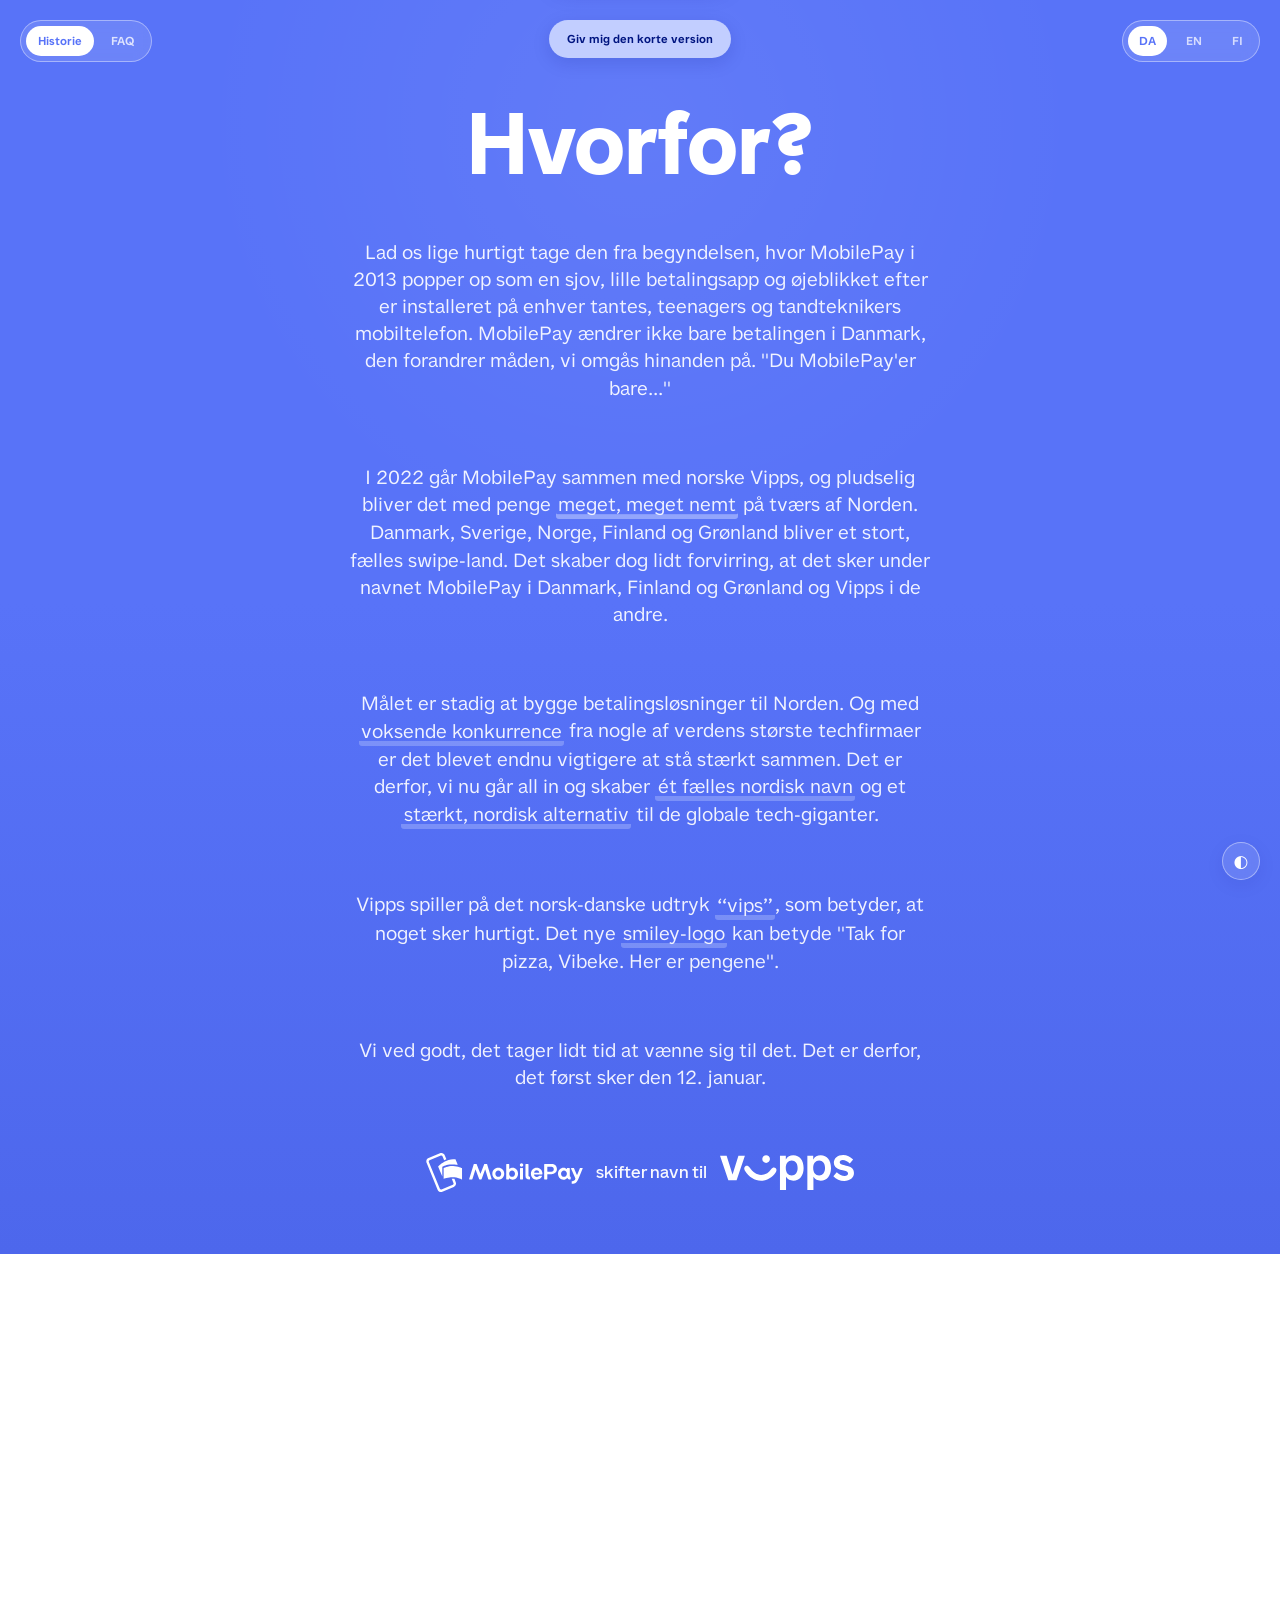
==== commit fd72a142: "New animations, WCAG-audit and new colours" ====
--- a/index.html
+++ b/index.html
@@ -1,5 +1,5 @@
 <!DOCTYPE html>
-<html lang="en">
+<html lang="da">
 <head>
   <meta charset="UTF-8">
   <meta http-equiv="Content-Security-Policy" content="default-src 'self'; script-src 'self' https://cdn.jsdelivr.net; style-src 'self'; img-src 'self'; font-src 'self'; media-src 'self'; connect-src 'none'; object-src 'none'; base-uri 'none'; form-action 'none'; frame-src 'none'; worker-src 'none'; manifest-src 'none'">
@@ -15,25 +15,27 @@
 
 <body>
 
+  <a class="skip-link" href="#main-content" data-da="Spring til hovedindhold" data-en="Skip to main content" data-fi="Siirry pääsisältöön">Spring til hovedindhold</a>
+
   <main class="page" data-surface="dark">
 
-    <nav class="site-nav" aria-label="Primary navigation">
-      <a href="./" class="is-active" data-nav-story data-da="Historie" data-en="Story" data-fi="Tarina">Historie</a>
+    <nav class="site-nav" aria-label="Primær navigation" data-aria-da="Primær navigation" data-aria-en="Primary navigation" data-aria-fi="Päänavigointi">
+      <a href="./" class="is-active" aria-current="page" data-nav-story data-da="Historie" data-en="Story" data-fi="Tarina">Historie</a>
       <a href="faq/" data-nav-faq>FAQ</a>
     </nav>
 
-    <div class="language-toggle" aria-label="Vælg sprog">
-      <button type="button" class="language-button is-active" data-language="da" aria-pressed="true">DA</button>
-      <button type="button" class="language-button" data-language="en" aria-pressed="false">EN</button>
-      <button type="button" class="language-button" data-language="fi" aria-pressed="false">FI</button>
+    <div class="language-toggle" role="group" aria-label="Vælg sprog" data-aria-da="Vælg sprog" data-aria-en="Choose language" data-aria-fi="Valitse kieli">
+      <button type="button" class="language-button is-active" data-language="da" lang="da" aria-label="Dansk" aria-pressed="true">DA</button>
+      <button type="button" class="language-button" data-language="en" lang="en" aria-label="English" aria-pressed="false">EN</button>
+      <button type="button" class="language-button" data-language="fi" lang="fi" aria-label="Suomi" aria-pressed="false">FI</button>
     </div>
 
     <button
       type="button"
       class="theme-toggle"
       aria-pressed="false"
-      aria-label="Invert colours"
-      title="Invert colours"
+      aria-label="Inverter farver"
+      title="Inverter farver"
     ><span aria-hidden="true">◐</span></button>
 
     <button
@@ -41,15 +43,17 @@
       class="tldr-toggle"
       aria-pressed="false"
       aria-label="Giv mig den korte version"
+      aria-controls="tldr-content"
+      aria-expanded="false"
     >
       Giv mig den korte version
     </button>
 
 
-    <div class="content">
-
-
-      <section class="tldr-view" hidden aria-live="polite">
+    <div class="content" id="main-content" tabindex="-1">
+
+
+      <section class="tldr-view" id="tldr-content" hidden aria-live="polite">
         <h1
           class="tldr-title"
           data-da="MobilePay skifter navn til Vipps"
@@ -432,10 +436,11 @@
 
 
       <!-- Shared brand-change lockup: visible in every language. -->
-      <div class="brand-change" aria-label="MobilePay changes name to Vipps">
+      <div class="brand-change" role="img" aria-label="MobilePay skifter navn til Vipps" data-aria-da="MobilePay skifter navn til Vipps" data-aria-en="MobilePay is changing its name to Vipps" data-aria-fi="MobilePay vaihtaa nimekseen Vipps">
         <img
           src="assets/images/MP_Logo_Vertical-digital_White_RGB.svg"
-          alt="MobilePay"
+          alt=""
+          aria-hidden="true"
           class="brand-change-logo mobilepay-logo"
         >
 
@@ -450,7 +455,8 @@
 
         <img
           src="assets/images/Vipps_Logo_Vertical-digital_Blue_RGB.svg"
-          alt="Vipps"
+          alt=""
+          aria-hidden="true"
           class="brand-change-logo vipps-logo"
         >
       </div>
@@ -459,20 +465,24 @@
     <aside
       class="tooltip-card"
       id="tooltip"
+      role="dialog"
+      aria-modal="false"
+      aria-labelledby="tooltip-title"
+      aria-describedby="tooltip-text"
       aria-hidden="true"
     >
 
       <button
         class="tooltip-close"
         type="button"
-        aria-label="Close explanation"
+        aria-label="Luk forklaring" data-aria-da="Luk forklaring" data-aria-en="Close explanation" data-aria-fi="Sulje selitys"
       >
         ×
       </button>
 
-      <h2></h2>
-
-      <p></p>
+      <h2 id="tooltip-title"></h2>
+
+      <p id="tooltip-text"></p>
 
     </aside>
 
@@ -484,6 +494,8 @@
     <div class="video-wrap">
       <video
         src="assets/video/Vipps_MobilePay_animation.mp4"
+        data-decorative-video
+        aria-hidden="true"
         autoplay
         loop
         muted
@@ -494,6 +506,8 @@
   </section>
 
 
+  <p class="sr-only" id="a11y-status" role="status" aria-live="polite" aria-atomic="true"></p>
+
   <script src="https://cdn.jsdelivr.net/npm/gsap@3.15.0/dist/gsap.min.js"></script>
   <script src="js/app.js"></script>
 
--- a/styles/styles.css
+++ b/styles/styles.css
@@ -42,11 +42,15 @@
 
   --white: #ffffff;
   --black: #001580;
+  --ink: #312e2c;
 
   --content-width: 580px;
 
   /* One shared vertical rhythm for story sections. */
   --story-section-gap: clamp(38px, 5vw, 62px);
+
+  /* Shared spacing between the short-version title, copy and brand lockup. */
+  --tldr-content-gap: clamp(26px, 3vw, 42px);
 }
 
 
@@ -630,7 +634,7 @@
 
 
 .tldr-title {
-  margin: 0 0 clamp(26px, 3vw, 42px);
+  margin: 0 0 var(--tldr-content-gap);
 
   font-family: "Very Very Sans Display", sans-serif;
   font-size: clamp(50px, 7vw, 92px);
@@ -647,6 +651,27 @@
   font-size: clamp(20px, 2vw, 28px);
   font-weight: 400;
   line-height: 1.3;
+}
+
+
+/* When the short version is active, center the short story as one group.
+   The title-to-copy and copy-to-lockup gaps use the exact same token. */
+.page.is-tldr-active .content {
+  min-height: 100vh;
+  padding-top: clamp(90px, 12vh, 130px);
+  padding-bottom: clamp(90px, 12vh, 130px);
+
+  display: flex;
+  flex-direction: column;
+  justify-content: center;
+}
+
+.page.is-tldr-active .tldr-view {
+  min-height: 0;
+}
+
+.page.is-tldr-active .brand-change {
+  margin-top: var(--tldr-content-gap);
 }
 
 
@@ -1012,7 +1037,7 @@
 .faq-page {
   min-height: 100vh;
   background: #fff;
-  color: #171717;
+  color: var(--ink);
 }
 
 .faq-shell {
@@ -1046,7 +1071,7 @@
 .faq-intro {
   max-width: 620px;
   margin: 0 auto clamp(56px, 8vw, 90px);
-  color: #5d5d5d;
+  color: var(--ink);
   font-size: clamp(17px, 1.8vw, 21px);
   line-height: 1.4;
   text-align: center;
@@ -1077,7 +1102,7 @@
   align-items: center;
   padding: 24px 12px;
   cursor: pointer;
-  color: #1a1a1a;
+  color: var(--ink);
   font-family: "Very Very Sans Display", sans-serif;
   font-size: clamp(18px, 2.1vw, 24px);
   font-weight: 500;
@@ -1127,7 +1152,7 @@
 
 .faq-answer {
   padding: 0 58px 28px 68px;
-  color: #4c4c4c;
+  color: var(--ink);
   font-family: "Very Very Sans Text", sans-serif;
   font-size: clamp(16px, 1.5vw, 19px);
   line-height: 1.52;
@@ -1217,6 +1242,22 @@
 .term:focus-visible {
   color: #001580;
   background: #C2CEFF;
+}
+
+/* One-time discovery cue for explainer terms. The marker grows and settles
+   back without moving text or changing layout. */
+.term.term-attention {
+  animation: term-attention-pulse 1600ms cubic-bezier(.22, 1, .36, 1) both;
+}
+
+@keyframes term-attention-pulse {
+  0%, 100% {
+    box-shadow: inset 0 -.22em 0 rgba(194,206,255,.34);
+  }
+
+  45% {
+    box-shadow: inset 0 -.58em 0 rgba(194,206,255,.88);
+  }
 }
 
 /* Cross-document transitions: keep the old page fully opaque while the new
@@ -1286,7 +1327,7 @@
 body.theme-inverted .story,
 body.theme-inverted .story p,
 body.theme-inverted .tldr-copy {
-  color: #171717;
+  color: var(--ink);
 }
 
 /* The source MobilePay logo is white; tint it blue in the inverted test. */
@@ -1362,8 +1403,9 @@
 
 @media (prefers-reduced-motion: reduce) {
   ::view-transition-old(root),
-  ::view-transition-new(root) {
-    animation: none;
+  ::view-transition-new(root),
+  .term.term-attention {
+    animation: none !important;
   }
 }
 
@@ -1404,3 +1446,92 @@
   .mobilepay-logo { height: 24px; }
   .vipps-logo { height: 21.5px; }
 }
+
+
+/* =========================================================
+   ACCESSIBILITY + RESPONSIVE HARDENING
+   ========================================================= */
+.sr-only {
+  position: absolute !important;
+  width: 1px !important;
+  height: 1px !important;
+  padding: 0 !important;
+  margin: -1px !important;
+  overflow: hidden !important;
+  clip: rect(0, 0, 0, 0) !important;
+  white-space: nowrap !important;
+  border: 0 !important;
+}
+
+.skip-link {
+  position: fixed;
+  top: 10px;
+  left: 50%;
+  z-index: 1000;
+  transform: translate(-50%, -160%);
+  padding: 10px 16px;
+  border-radius: 999px;
+  background: #E5EAFF;
+  color: #001580;
+  font-family: "Very Very Sans Text", sans-serif;
+  font-size: 14px;
+  font-weight: 600;
+  text-decoration: none;
+  box-shadow: 0 5px 22px rgba(0,21,128,.18);
+  transition: transform .16s ease;
+}
+
+.skip-link:focus {
+  transform: translate(-50%, 0);
+  outline: 3px solid #001580;
+  outline-offset: 3px;
+}
+
+.site-nav a:focus-visible,
+.language-button:focus-visible,
+.theme-toggle:focus-visible,
+.faq-back:focus-visible,
+.faq-question:focus-visible {
+  outline: 3px solid #E5EAFF;
+  outline-offset: 3px;
+}
+
+.tldr-toggle:focus-visible,
+.tooltip-close:focus-visible {
+  outline: 3px solid #001580;
+  outline-offset: 3px;
+}
+
+.faq-page .site-nav a:focus-visible,
+.faq-page .language-button:focus-visible,
+.faq-page .faq-back:focus-visible,
+.faq-page .faq-question:focus-visible,
+.site-nav.on-light a:focus-visible,
+.language-toggle.on-light .language-button:focus-visible,
+body.theme-inverted .site-nav a:focus-visible,
+body.theme-inverted .language-button:focus-visible,
+body.theme-inverted .theme-toggle:focus-visible {
+  outline-color: #001580;
+}
+
+.faq-question:focus-visible { border-radius: 8px; }
+
+@media (max-width: 600px) {
+  .tldr-toggle { top: 58px; }
+  .content { padding-top: 132px; }
+}
+
+@media (max-width: 360px) {
+  .site-nav a,
+  .language-toggle button {
+    padding-left: 6px;
+    padding-right: 6px;
+  }
+}
+
+@media (forced-colors: active) {
+  :focus-visible {
+    outline: 2px solid CanvasText !important;
+    outline-offset: 3px !important;
+  }
+}
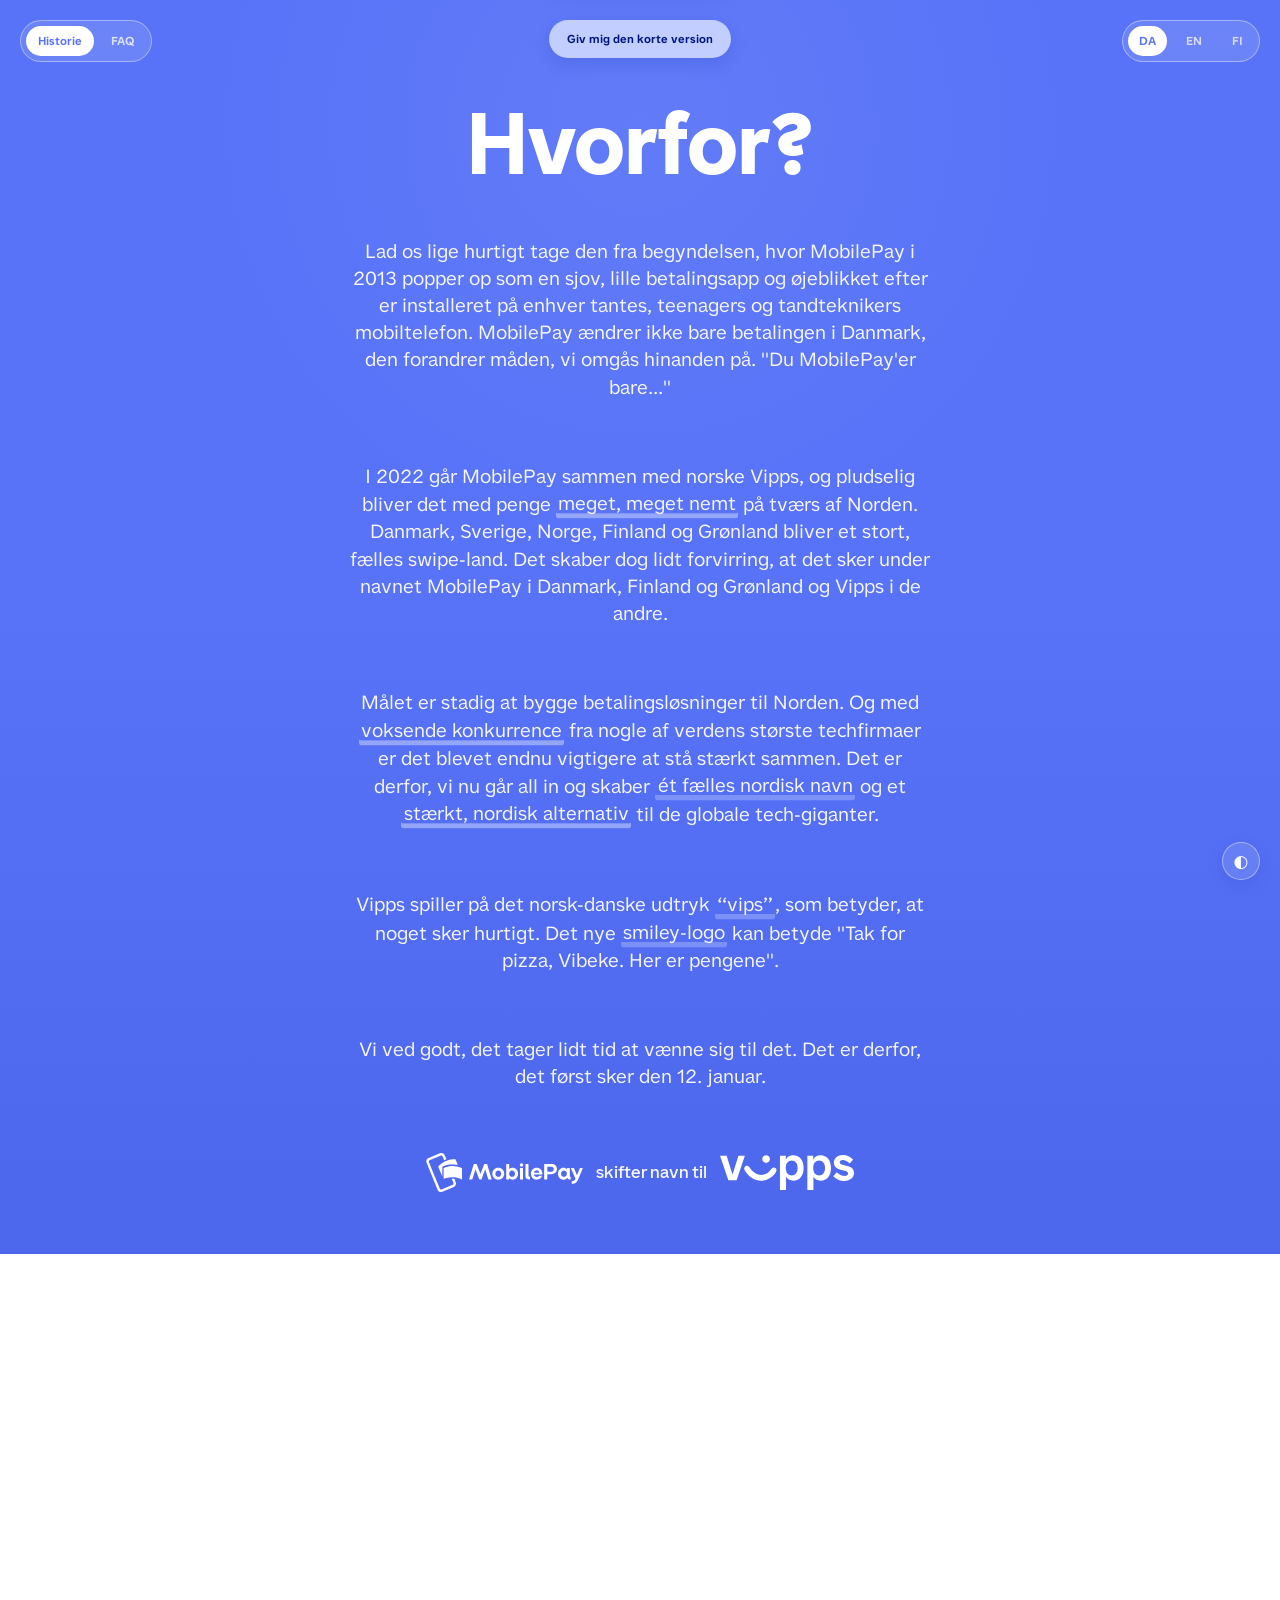
==== commit 45f5ed05: "TLDR fun" ====
--- a/index.html
+++ b/index.html
@@ -56,20 +56,20 @@
       <section class="tldr-view" id="tldr-content" hidden aria-live="polite">
         <h1
           class="tldr-title"
-          data-da="MobilePay skifter navn til Vipps"
-          data-en="MobilePay is changing its name to Vipps"
-          data-fi="MobilePay vaihtaa nimekseen Vipps"
+          data-da="Jeg vil bare vide, om appen er den samme?"
+          data-en="I just want to know, if the app is the same?"
+          data-fi="Haluan vain tietää, onko sovellus sama?"
         >
           MobilePay skifter navn til Vipps
         </h1>
 
         <p
           class="tldr-copy"
-          data-da="Nyt logo, samme app, stadig nordisk."
-          data-en="New logo, same app, still Nordic."
-          data-fi="Uusi logo, sama sovellus, yhä pohjoismainen."
+          data-da="Ja."
+          data-en="Yes."
+          data-fi="Kyllä."
         >
-          Nyt logo, samme app, stadig nordisk.
+          Ja.
         </p>
       </section>
 
--- a/styles/styles.css
+++ b/styles/styles.css
@@ -1247,7 +1247,7 @@
 /* One-time discovery cue for explainer terms. The marker grows and settles
    back without moving text or changing layout. */
 .term.term-attention {
-  animation: term-attention-pulse 1600ms cubic-bezier(.22, 1, .36, 1) both;
+  animation: term-attention-pulse 3200ms cubic-bezier(.22, 1, .36, 1) both;
 }
 
 @keyframes term-attention-pulse {
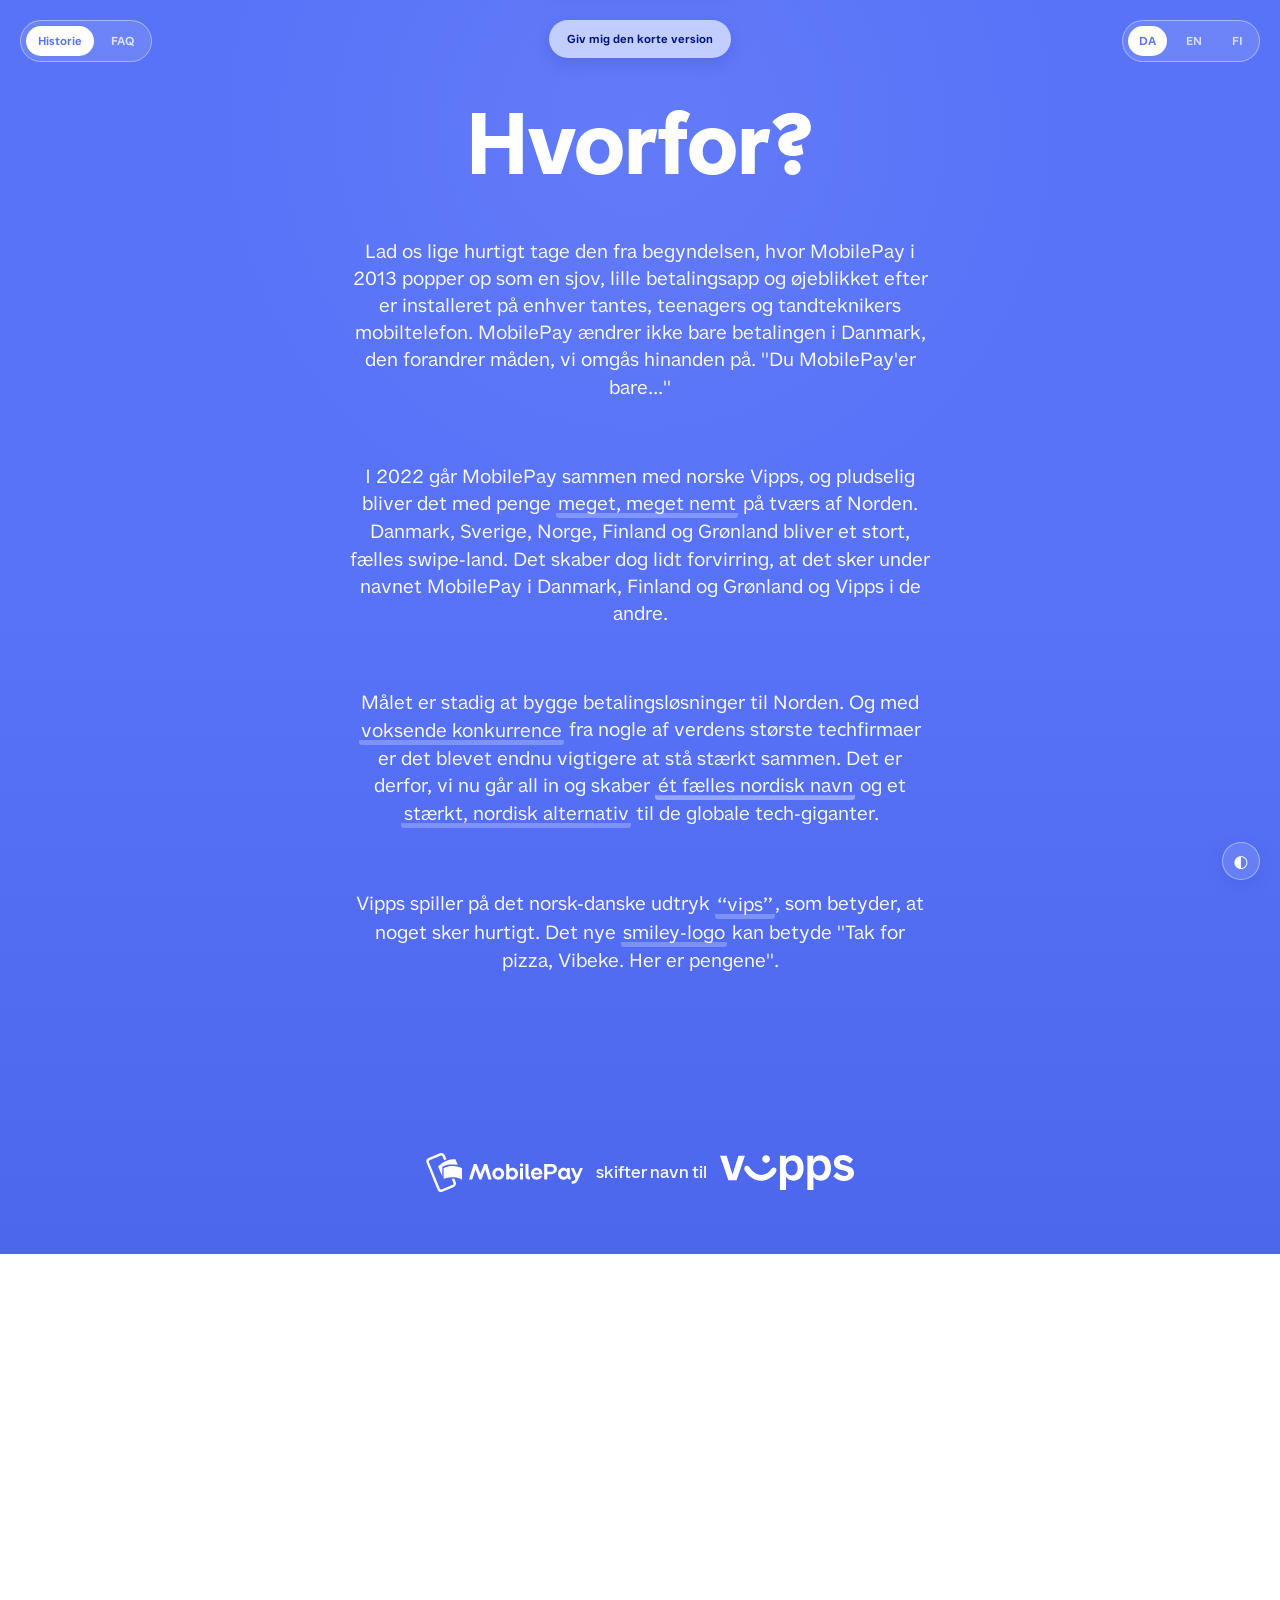
==== commit 0675f6b1: "Smoothing the fading across viewport visible elements" ====
--- a/index.html
+++ b/index.html
@@ -10,6 +10,10 @@
   <title>MobilePay skifter navn til Vipps</title>
   <link rel="icon" href="assets/images/favicon.svg" type="image/svg+xml">
   <link rel="stylesheet" href="styles/styles.css">
+  <link rel="preconnect" href="https://cdn.jsdelivr.net" crossorigin>
+  <link rel="prefetch" href="faq/">
+  <link rel="prefetch" href="js/faq-data.js" as="script">
+  <script src="js/app.js" defer></script>
 </head>
 
 
@@ -508,8 +512,6 @@
 
   <p class="sr-only" id="a11y-status" role="status" aria-live="polite" aria-atomic="true"></p>
 
-  <script src="https://cdn.jsdelivr.net/npm/gsap@3.15.0/dist/gsap.min.js"></script>
-  <script src="js/app.js"></script>
 
 </body>
 </html>
